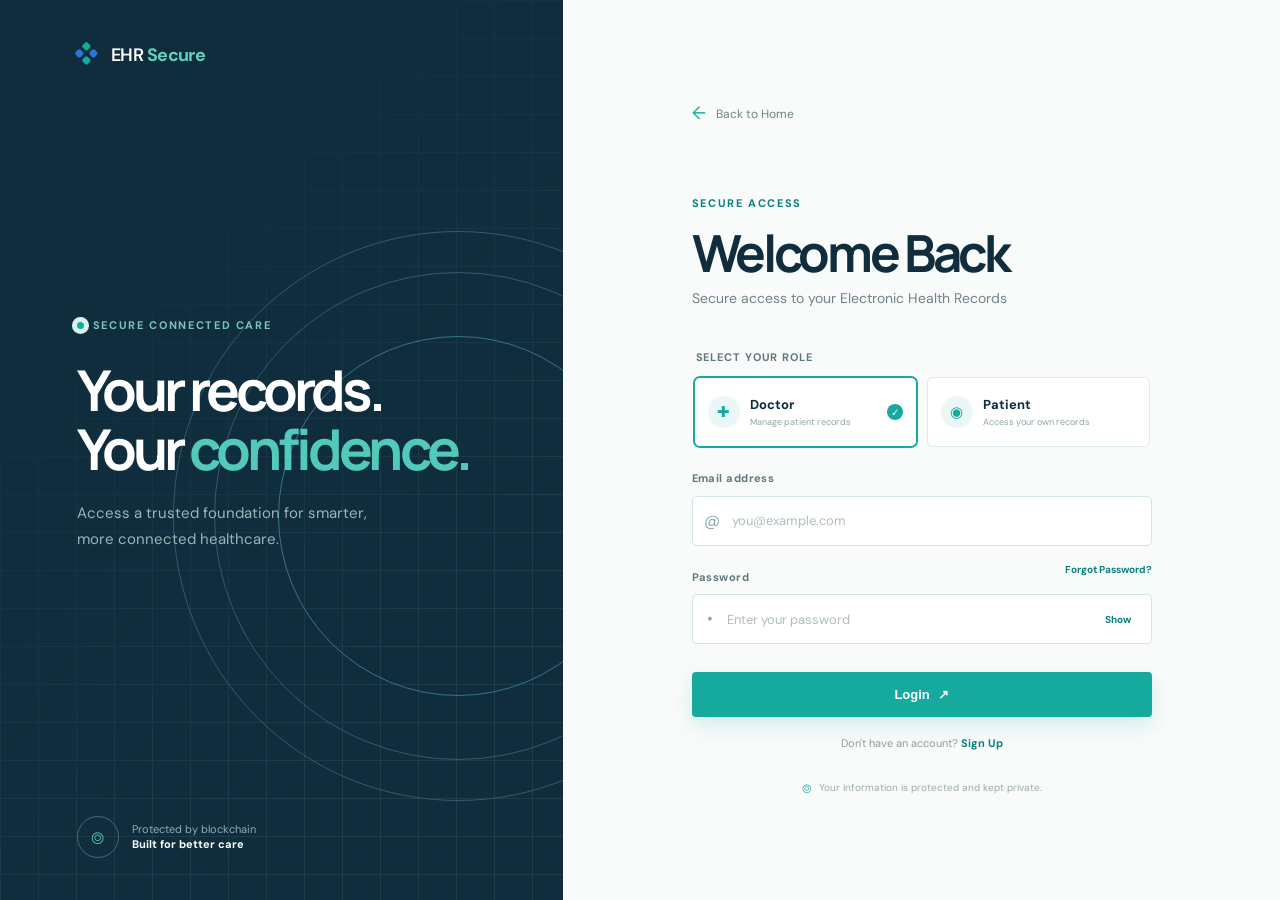
==== frontend/doctor-dashboard.html @ 801cb923 "New Project Source Code" ====
<!DOCTYPE html>
<html lang="en">
<head>
  <meta charset="UTF-8">
  <meta name="viewport" content="width=device-width, initial-scale=1.0">
  <title>Doctor workspace | EHR Secure</title>
  <link rel="stylesheet" href="style.css">
  <link rel="stylesheet" href="dashboard.css">
</head>
<body>
  <div class="dashboard-shell">
    <header class="dashboard-header"><a class="brand" href="index.HTML"><span class="brand-mark" aria-hidden="true"><span></span><span></span><span></span><span></span></span><span>EHR <b>Secure</b></span></a><a class="logout-link" href="login.HTML" id="sign-out">Sign out ↗</a></header>
    <main class="dashboard-main"><div class="dashboard-kicker">Doctor workspace</div><h1>Care, with <em>confidence.</em></h1><p>Your secure workspace for managing verified electronic health records. These controls are ready for the next implementation phase.</p><section class="dashboard-grid" aria-label="Doctor actions"><button class="dashboard-card" id="patient-search-action" type="button" aria-expanded="false" aria-controls="patient-search-section"><div class="dashboard-icon" aria-hidden="true">🔍</div><strong>Search Patient</strong><span>Access patient EHR records.</span></button><article class="dashboard-card"><div class="dashboard-icon">＋</div><strong>Add EHR</strong><span>Create a new health record.</span></article><article class="dashboard-card"><div class="dashboard-icon">✎</div><strong>Edit EHR</strong><span>Update an existing record.</span></article><article class="dashboard-card"><div class="dashboard-icon">◇</div><strong>Verify Record</strong><span>Blockchain verification coming later.</span></article></section>
      <section class="patient-records-section" id="patient-search-section" aria-labelledby="patient-search-title" hidden>
        <div class="patient-records-heading">
          <h2 id="patient-search-title">Patient records</h2>
          <p id="patient-search-count" aria-live="polite"></p>
          <button type="button" id="patient-search-close" aria-label="Close patient search">×</button>
        </div>
        <div class="patient-search-controls">
          <label for="patient-search-input">Search Patient</label>
          <div class="patient-search-input-row">
            <input id="patient-search-input" type="search" autocomplete="off" placeholder="Enter patient name or ID">
            <button type="button" id="patient-search-clear">Clear search</button>
          </div>
        </div>
        <p id="patient-search-status" role="status" aria-live="polite">Enter a patient name or ID to search.</p>
        <div class="patient-records-scroll" id="patient-search-results" hidden>
          <table class="demo-records-table">
            <thead><tr><th scope="col">Source</th><th scope="col">Name</th><th scope="col">Age / Gender</th><th scope="col">Blood type</th><th scope="col">Condition</th><th scope="col">Diagnosis / result</th><th scope="col">Treatment / medication</th><th scope="col">Record / admission</th><th scope="col">Discharge</th><th scope="col">Doctor</th><th scope="col">Hospital</th><th scope="col">Billing</th></tr></thead>
            <tbody id="patient-search-body"></tbody>
          </table>
        </div>
      </section>
      <section class="demo-records-section" aria-label="Healthcare records">
        <div class="demo-records-heading">
          <p id="demo-record-count" aria-live="polite"></p>
        </div>
        <p id="demo-record-status" class="demo-record-status" role="status" aria-live="polite">Loading demo records...</p>
        <div class="demo-table-scroll" id="demo-table-scroll" hidden>
          <table class="demo-records-table">
            <thead><tr><th scope="col">Source</th><th scope="col">Name</th><th scope="col">Age / Gender</th><th scope="col">Blood type</th><th scope="col">Condition</th><th scope="col">Diagnosis / result</th><th scope="col">Treatment / medication</th><th scope="col">Record / admission</th><th scope="col">Discharge</th><th scope="col">Doctor</th><th scope="col">Hospital</th><th scope="col">Billing</th></tr></thead>
            <tbody id="demo-records-body"></tbody>
          </table>
        </div>
        <nav class="demo-pagination" id="demo-pagination" aria-label="Demo dataset pages" hidden>
          <button type="button" id="demo-previous" disabled>Previous</button>
          <span id="demo-page-status" aria-live="polite"></span>
          <button type="button" id="demo-next" disabled>Next</button>
        </nav>
      </section>
    </main>
  </div>
  <script src="doctor-dashboard.js" defer></script>
</body>
</html>
---- frontend/style.css ----
:root {
  --ink: #102d3d;
  --muted: #71838a;
  --teal: #16a99d;
  --teal-dark: #087f7a;
  --blue: #2e75d2;
  --line: #dcebe8;
  --cream: #f8fbfa;
  --white: #fff;
  --serif: "Manrope", sans-serif;
  --sans: "DM Sans", sans-serif;
}

* { box-sizing: border-box; }
html { scroll-behavior: smooth; }
body { margin: 0; background: var(--cream); color: var(--ink); font-family: var(--sans); line-height: 1.5; }
a { color: inherit; text-decoration: none; }
.container { max-width: 1180px; margin: 0 auto; padding: 0 32px; }
.site-header { position: relative; z-index: 5; }
.navbar { height: 88px; display: flex; align-items: center; justify-content: space-between; }
.brand { display: inline-flex; align-items: center; gap: 11px; font-size: 18px; font-weight: 600; letter-spacing: -.03em; }
.brand b { color: var(--teal); }
.brand-mark { display: grid; grid-template-columns: repeat(2, 7px); gap: 3px; transform: rotate(45deg); width: 23px; }
.brand-mark span { display: block; width: 7px; height: 7px; border-radius: 2px; background: var(--teal); }
.brand-mark span:nth-child(2), .brand-mark span:nth-child(3) { background: var(--blue); }
.nav-links { display: flex; align-items: center; gap: 31px; color: #5d747b; font-size: 14px; }
.nav-links > a:not(.nav-cta) { position: relative; }
.nav-links > a:not(.nav-cta)::after { content: ""; position: absolute; right: 100%; bottom: -8px; left: 0; height: 2px; background: var(--teal); transition: right .25s; }
.nav-links > a:hover::after, .nav-links .active::after { right: 0; }
.nav-cta { padding: 12px 18px; border-radius: 4px; background: var(--ink); color: white; font-weight: 600; }
.nav-cta span, .button span { margin-left: 8px; }
.menu-toggle { display: none; border: 0; background: none; }
.hero { min-height: 600px; display: grid; grid-template-columns: 1.03fr .97fr; gap: 40px; align-items: center; padding-top: 54px; padding-bottom: 74px; }
.eyebrow, .section-kicker { display: flex; align-items: center; gap: 9px; color: var(--teal-dark); font-size: 11px; font-weight: 700; letter-spacing: .15em; text-transform: uppercase; }
.eyebrow-dot { width: 7px; height: 7px; border-radius: 50%; background: var(--teal); box-shadow: 0 0 0 5px #d9f2ef; }
.hero h1 { margin: 25px 0 23px; font-family: var(--serif); font-size: clamp(2.7rem, 4.55vw, 4.35rem); line-height: 1.05; letter-spacing: -.065em; }
h1 span, h2 em { color: var(--teal); font-style: normal; }
.hero-lead { max-width: 520px; color: var(--muted); font-size: 15px; line-height: 1.75; }
.hero-actions { display: flex; align-items: center; gap: 25px; margin-top: 31px; }
.button { display: inline-flex; align-items: center; justify-content: center; border-radius: 4px; font-size: 13px; font-weight: 700; transition: transform .2s, box-shadow .2s; }
.button:hover { transform: translateY(-3px); }
.button-primary { padding: 15px 21px; background: var(--teal); color: white; box-shadow: 0 8px 20px #16a99d2b; }
.button-quiet { color: var(--ink); }
.play-icon { display: grid; place-items: center; width: 30px; height: 30px; margin-right: 4px; border: 1px solid #b8d9d4; border-radius: 50%; color: var(--teal); font-size: 9px; }
.hero-trust { display: flex; align-items: center; gap: 13px; margin-top: 39px; color: #8b9da0; font-size: 11px; line-height: 1.35; }
.hero-trust b { color: var(--ink); }
.trust-avatars { display: flex; }
.trust-avatars i { display: block; width: 24px; height: 24px; margin-left: -6px; border: 2px solid var(--cream); border-radius: 50%; background: #86b4be; }
.trust-avatars i:first-child { margin-left: 0; background: #f0c2a1; }
.trust-avatars i:nth-child(2) { background: #84bfad; }
.trust-avatars i:nth-child(3) { background: #486b8a; }
.hero-visual { position: relative; height: 480px; isolation: isolate; }
.visual-grid { position: absolute; inset: 34px 0 20px 20px; opacity: .55; background-image: linear-gradient(#d4e8e5 1px, transparent 1px), linear-gradient(90deg, #d4e8e5 1px, transparent 1px); background-size: 34px 34px; mask-image: linear-gradient(90deg, transparent, black 22%, black 80%, transparent); }
.visual-orbit { position: absolute; top: 135px; left: 42px; width: 430px; height: 180px; border: 1px solid #bee1dc; border-radius: 50%; transform: rotate(-24deg); }
.orbit-two { top: 120px; left: 35px; width: 420px; height: 210px; border-color: #d9ebe8; transform: rotate(35deg); }
.glass-card { border: 1px solid white; background: #ffffffd9; box-shadow: 0 22px 50px #2f76701c; backdrop-filter: blur(10px); }
.health-card { position: absolute; z-index: 2; top: 93px; left: 82px; width: 292px; padding: 21px 20px; border-radius: 10px; transform: rotate(-4deg); }
.health-card-top, .analytics-head { display: flex; align-items: center; justify-content: space-between; }
.mini-label { color: #8b9c9e; font-size: 9px; font-weight: 700; letter-spacing: .13em; }
.live-dot { display: inline-block; width: 6px; height: 6px; margin-right: 5px; border-radius: 50%; background: var(--teal); }
.more-dots { color: #acc0be; font-size: 11px; letter-spacing: 2px; }
.patient-line { display: flex; align-items: center; gap: 10px; margin: 24px 0 20px; }
.patient-avatar { display: grid; place-items: center; width: 36px; height: 36px; border-radius: 50%; background: linear-gradient(135deg, var(--teal), #54c5ba); color: white; font-size: 23px; }
.patient-line strong { display: block; font-size: 13px; }
.patient-line small, .health-metrics small { color: #91a1a1; font-size: 10px; }
.verified { display: grid; place-items: center; width: 18px; height: 18px; margin-left: auto; border-radius: 50%; background: #def4ed; color: #159478; font-size: 11px; }
.health-metrics { display: flex; gap: 31px; }
.health-metrics small { display: block; margin-bottom: 3px; }
.health-metrics strong { font-size: 16px; }
.health-progress { height: 4px; margin-top: 19px; border-radius: 4px; background: #e4f0ed; }
.health-progress span { display: block; width: 84%; height: 100%; border-radius: 4px; background: var(--teal); }
.block-node { position: absolute; z-index: 3; min-width: 93px; padding: 13px 15px 11px; border: 1px solid #d7ece8; border-radius: 8px; background: white; box-shadow: 0 12px 30px #397f791c; }
.block-node b, .block-node small { display: block; font-size: 10px; }
.block-node small { color: var(--teal); font-size: 9px; }
.node-icon { float: left; margin-right: 8px; color: var(--blue); font-size: 18px; line-height: 20px; }
.node-one { top: 97px; right: 28px; }
.node-two { right: 23px; bottom: 104px; }
.analytics-card { position: absolute; z-index: 2; right: 70px; bottom: 43px; width: 246px; padding: 17px 18px; border-radius: 9px; transform: rotate(3deg); }
.analytics-head { font-size: 11px; font-weight: 700; }
.trend-up { color: var(--teal); font-size: 10px; }
.chart { position: relative; height: 73px; margin-top: 15px; color: var(--teal); }
.chart svg { position: absolute; inset: 0; width: 100%; height: 100%; }
.chart i { position: absolute; bottom: 0; width: 1px; height: 100%; background: #e8f2f0; }
.chart i:nth-child(1) { left: 0; }.chart i:nth-child(2) { left: 20%; }.chart i:nth-child(3) { left: 40%; }.chart i:nth-child(4) { left: 60%; }.chart i:nth-child(5) { left: 80%; }.chart i:nth-child(6) { right: 0; }
.chart-labels { display: flex; justify-content: space-between; color: #a5b4b4; font-size: 8px; }
.shield-badge { position: absolute; z-index: 4; bottom: 51px; left: 35px; display: grid; place-items: center; width: 55px; height: 55px; border-radius: 50%; background: #ebf8f5; color: var(--teal); font-size: 29px; box-shadow: 0 10px 22px #3a81791c; }
.stats-strip { display: flex; justify-content: flex-end; gap: 80px; padding-top: 20px; padding-bottom: 78px; border-top: 1px solid var(--line); }
.stats-strip div { display: flex; align-items: center; gap: 14px; }.stats-strip strong { color: var(--teal); font-family: var(--serif); font-size: 20px; }.stats-strip span { color: #839497; font-size: 11px; line-height: 1.25; }
.section { padding-top: 70px; padding-bottom: 110px; }.section-kicker { color: #94a9a8; }.section-kicker span { color: #83979a; letter-spacing: .05em; }
.about-content { display: grid; grid-template-columns: 1.1fr .9fr; gap: 90px; margin-top: 30px; }
.about h2, .section-heading h2, .technology h2, .workflow h2, .cta h2 { margin: 0; font-family: var(--serif); font-size: clamp(2.15rem, 4vw, 3.7rem); line-height: 1.1; letter-spacing: -.06em; }
.about p { margin: 0 0 19px; color: var(--muted); font-size: 15px; line-height: 1.8; }.text-link { display: inline-block; margin-top: 13px; padding-bottom: 5px; border-bottom: 1px solid #a9d3cc; color: var(--teal-dark); font-size: 13px; font-weight: 700; }
.features { padding-top: 15px; }.section-heading { display: grid; grid-template-columns: 1fr 1.1fr .7fr; gap: 30px; align-items: end; margin-bottom: 42px; }.section-heading .section-kicker { align-self: start; }.section-heading p, .technology-heading p, .workflow-heading p { margin: 0 0 3px; color: var(--muted); font-size: 14px; line-height: 1.7; }
.feature-grid { display: grid; grid-template-columns: repeat(4, 1fr); gap: 13px; }.feature-card { position: relative; min-height: 286px; padding: 25px 24px 23px; border: 1px solid var(--line); border-radius: 6px; background: white; transition: transform .25s, box-shadow .25s; }.feature-card:hover { transform: translateY(-7px); box-shadow: 0 18px 35px #3e827318; }.feature-primary { background: var(--ink); color: white; }.feature-icon { display: grid; place-items: center; width: 42px; height: 42px; margin-bottom: 35px; border-radius: 50%; background: #edf8f5; color: var(--teal); font-size: 24px; }.feature-primary .feature-icon { background: #21495b; }.card-number { position: absolute; top: 28px; right: 24px; color: #a0b5b4; font-size: 10px; }.feature-primary .card-number { color: #7190a0; }.feature-card h3 { margin: 0 0 11px; font-family: var(--serif); font-size: 20px; letter-spacing: -.04em; }.feature-card p { margin: 0; color: #819397; font-size: 12px; line-height: 1.7; }.feature-primary p { color: #adc0c3; }.feature-card > a { position: absolute; right: 24px; bottom: 21px; color: var(--teal); font-size: 20px; }
.technology { padding-top: 89px; padding-bottom: 94px; background: #e7f4f2; }.technology-heading { display: grid; grid-template-columns: 1.1fr .7fr; gap: 100px; align-items: end; margin-top: 30px; }.tech-list { display: flex; flex-wrap: wrap; gap: 10px; margin-top: 48px; }.tech-list span { padding: 14px 21px; border: 1px solid #d3e8e3; border-radius: 3px; background: white; color: #42666b; font-size: 13px; font-weight: 600; transition: background .2s, color .2s; }.tech-list span:hover { background: var(--teal); color: white; }
.workflow { padding-top: 91px; }.workflow-heading { display: flex; justify-content: space-between; align-items: end; margin-top: 30px; }.workflow-heading p { max-width: 250px; }.flow-line { display: flex; align-items: flex-start; justify-content: space-between; margin-top: 65px; }.flow-step { min-width: 125px; text-align: center; }.flow-step > span { display: block; margin-bottom: 14px; color: #9eb0b0; font-size: 10px; }.flow-icon { display: grid; place-items: center; width: 61px; height: 61px; margin: 0 auto 15px; border: 1px solid #c4e2dc; border-radius: 50%; background: #f2faf8; color: var(--teal); font-size: 25px; }.flow-step h3 { margin: 0; font-family: var(--serif); font-size: 14px; line-height: 1.35; }.flow-line > i { position: relative; flex: 1; height: 1px; margin: 74px 15px 0; background: #c2ddd8; }.flow-line > i::after { content: ">"; position: absolute; top: -11px; right: -2px; color: var(--teal); font-size: 20px; }
.cta { padding-top: 12px; padding-bottom: 74px; }.cta-inner { position: relative; min-height: 370px; overflow: hidden; padding: 67px 80px; border-radius: 8px; background: var(--ink); color: white; }.cta .section-kicker { position: relative; z-index: 1; color: #78bcb6; }.cta h2 { position: relative; z-index: 1; margin-top: 25px; font-size: clamp(2rem, 3.7vw, 3.4rem); }.cta h2 em { color: #5ed0c1; }.cta p { position: relative; z-index: 1; margin: 20px 0 25px; color: #9eb5ba; font-size: 14px; }.button-light { position: relative; z-index: 1; padding: 14px 20px; background: white; color: var(--ink); }.cta-orb { position: absolute; top: 8px; right: 90px; width: 380px; height: 380px; border: 1px solid #356071; border-radius: 50%; }.cta-orb::after { content: ""; position: absolute; inset: 38px; border: 1px solid #356071; border-radius: 50%; }.cta-lines { position: absolute; right: 0; bottom: 76px; width: 400px; height: 1px; background: #356071; transform: rotate(-33deg); }
.footer { position: relative; display: flex; align-items: center; gap: 47px; min-height: 120px; border-top: 1px solid var(--line); color: #788b8e; }.footer p { margin: 0; font-size: 12px; line-height: 1.6; }.footer small { margin-left: auto; font-size: 10px; }.back-top { display: grid; place-items: center; width: 32px; height: 32px; border: 1px solid #bddbd5; border-radius: 50%; color: var(--teal); font-size: 17px; }.reveal { opacity: 0; transform: translateY(18px); transition: opacity .7s ease, transform .7s ease; }.reveal.visible { opacity: 1; transform: none; }.reveal-delay { transition-delay: .15s; }
@media (max-width: 900px) { .nav-links { gap: 15px; }.hero { grid-template-columns: 1fr; gap: 10px; padding-top: 30px; }.hero-visual { width: 100%; max-width: 620px; margin: 0 auto; }.section-heading { grid-template-columns: 1fr 1fr; }.section-heading p { grid-column: 2; }.feature-grid { grid-template-columns: repeat(2, 1fr); }.about-content { gap: 40px; }.technology-heading { gap: 35px; }.footer { gap: 25px; }.footer small { margin-left: 0; } }
@media (max-width: 680px) { .container { padding-right: 21px; padding-left: 21px; }.navbar { height: 72px; }.menu-toggle { display: flex; flex-direction: column; gap: 4px; padding: 8px; }.menu-toggle span { width: 23px; height: 2px; background: var(--ink); }.nav-links { position: absolute; top: 65px; right: 21px; left: 21px; display: none; flex-direction: column; align-items: stretch; gap: 18px; padding: 20px; border-radius: 5px; background: white; box-shadow: 0 15px 30px #316b641c; }.nav-links.open { display: flex; }.nav-cta { text-align: center; }.hero { padding-top: 47px; padding-bottom: 30px; }.hero h1 { font-size: 2.65rem; }.hero-visual { width: 121%; height: 390px; margin-bottom: -70px; transform: scale(.83); transform-origin: top left; }.stats-strip { justify-content: space-between; gap: 14px; padding-top: 17px; padding-bottom: 50px; }.stats-strip div { gap: 7px; }.stats-strip strong { font-size: 16px; }.stats-strip span { font-size: 9px; }.section { padding-top: 55px; padding-bottom: 75px; }.about-content, .technology-heading { grid-template-columns: 1fr; gap: 25px; }.about h2, .section-heading h2, .technology h2, .workflow h2 { font-size: 2.45rem; }.section-heading { display: block; }.section-heading p { margin-top: 20px; }.feature-grid { grid-template-columns: 1fr 1fr; gap: 9px; }.feature-card { min-height: 280px; padding: 19px 16px; }.feature-icon { width: 37px; height: 37px; margin-bottom: 26px; }.feature-card h3 { font-size: 17px; }.feature-card p { font-size: 11px; }.feature-card .card-number { top: 20px; right: 14px; }.feature-card > a { right: 15px; }.tech-list { gap: 7px; margin-top: 33px; }.tech-list span { padding: 11px 14px; font-size: 11px; }.workflow-heading { display: block; }.workflow-heading p { margin-top: 18px; }.flow-line { display: grid; grid-template-columns: 1fr; gap: 0; margin-top: 38px; }.flow-line > i { flex: none; width: 1px; height: 31px; margin: 0 auto; }.flow-line > i::after { content: "↓"; top: 20px; right: -5px; }.flow-step { display: grid; grid-template-columns: 60px 65px 1fr; gap: 10px; align-items: center; text-align: left; }.flow-step > span { margin: 0; }.flow-icon { margin: 0; }.cta-inner { min-height: 390px; padding: 48px 27px; }.cta-orb { top: 55px; right: -160px; }.cta-lines { right: -130px; }.footer { display: grid; grid-template-columns: 1fr auto; gap: 14px; padding-top: 28px; padding-bottom: 28px; }.footer p, .footer small { grid-column: 1 / -1; }.footer small { line-height: 1.5; }.back-top { grid-column: 2; grid-row: 1; }.footer .brand { grid-column: 1; grid-row: 1; } }

/* Login page */
.login-page { min-height: 100vh; background: var(--cream); }
.login-layout { min-height: 100vh; display: grid; grid-template-columns: minmax(360px, .88fr) 1.12fr; }
.login-intro { position: relative; display: flex; flex-direction: column; min-height: 100vh; overflow: hidden; padding: 42px clamp(32px, 6vw, 92px); background: var(--ink); color: white; }
.login-brand { position: relative; z-index: 2; color: white; }
.login-brand b { color: #63d0c1; }
.intro-content { position: relative; z-index: 2; margin: auto 0; max-width: 430px; }
.intro-content .eyebrow { color: #79c5bb; }
.intro-content h1 { margin: 27px 0 22px; font-family: var(--serif); font-size: clamp(2.8rem, 4.4vw, 4.65rem); line-height: 1.04; letter-spacing: -.07em; }
.intro-content h1 em { color: white; font-style: normal; }
.intro-content h1 span { color: #52cabb; }
.intro-content p { max-width: 300px; color: #9cb4b9; font-size: 15px; line-height: 1.75; }
.intro-footer { position: relative; z-index: 2; display: flex; align-items: center; gap: 13px; color: #8faeb2; font-size: 11px; line-height: 1.4; }
.intro-footer b { color: white; }
.intro-shield { display: grid; place-items: center; width: 42px; height: 42px; border: 1px solid #3f6d78; border-radius: 50%; color: #61cbbb; font-size: 22px; }
.intro-grid { position: absolute; inset: 0; opacity: .25; background-image: linear-gradient(#48707a 1px, transparent 1px), linear-gradient(90deg, #48707a 1px, transparent 1px); background-size: 38px 38px; mask-image: linear-gradient(135deg, transparent 18%, black 75%); }
.intro-orbit { position: absolute; right: -180px; bottom: 11%; width: 570px; height: 570px; border: 1px solid #315c6a; border-radius: 50%; }
.intro-orbit::before, .intro-orbit::after { content: ""; position: absolute; inset: 40px; border: 1px solid #315c6a; border-radius: 50%; }
.intro-orbit::after { inset: 104px; border-color: #397586; }
.login-panel { display: flex; align-items: center; justify-content: center; padding: 45px 32px; background: var(--cream); }
.login-panel-inner { width: min(100%, 460px); }
.back-home { display: inline-flex; align-items: center; gap: 10px; color: #6e8589; font-size: 12px; transition: color .2s; }
.back-home:hover { color: var(--teal-dark); }
.back-home span { color: var(--teal); font-size: 18px; }
.login-heading { margin-top: 68px; }
.login-heading .section-kicker { color: var(--teal-dark); }
.login-heading h2 { margin: 14px 0 8px; font-family: var(--serif); font-size: clamp(2.3rem, 4vw, 3.4rem); letter-spacing: -.065em; line-height: 1.05; }
.login-heading p { margin: 0; color: var(--muted); font-size: 14px; }
.login-form { margin-top: 40px; }
.role-fieldset { padding: 0; border: 0; }
.role-fieldset legend { margin-bottom: 12px; color: #60787d; font-size: 11px; font-weight: 700; letter-spacing: .08em; text-transform: uppercase; }
.role-options { display: grid; grid-template-columns: 1fr 1fr; gap: 10px; }
.role-option { position: relative; display: flex; align-items: center; gap: 10px; min-height: 70px; padding: 12px 13px; border: 1px solid var(--line); border-radius: 6px; background: white; cursor: pointer; transition: border-color .2s, box-shadow .2s, transform .2s; }
.role-option:hover { transform: translateY(-2px); border-color: #a8d8d1; box-shadow: 0 8px 20px #387d7612; }
.role-option.selected { border-color: var(--teal); box-shadow: 0 0 0 1px var(--teal); }
.role-option input { position: absolute; opacity: 0; pointer-events: none; }
.role-icon { display: grid; place-items: center; flex: 0 0 32px; width: 32px; height: 32px; border-radius: 50%; background: #eaf7f4; color: var(--teal); font-size: 15px; }
.role-option strong { display: block; color: var(--ink); font-size: 13px; }.role-option small { display: block; margin-top: 2px; color: #92a4a6; font-size: 9px; }
.role-check { display: grid; place-items: center; width: 16px; height: 16px; margin-left: auto; border-radius: 50%; background: var(--teal); color: white; font-size: 10px; opacity: 0; transition: opacity .2s; }
.role-option.selected .role-check { opacity: 1; }
.input-label { display: block; margin: 23px 0 9px; color: #60787d; font-size: 11px; font-weight: 700; letter-spacing: .04em; }
.input-wrap { position: relative; display: flex; align-items: center; border: 1px solid #d3e5e2; border-radius: 5px; background: white; transition: border-color .2s, box-shadow .2s; }
.input-wrap:focus-within { border-color: var(--teal); box-shadow: 0 0 0 3px #16a99d18; }
.input-icon { width: 43px; color: #86aaa8; text-align: center; font-size: 16px; }
.input-wrap input { width: 100%; height: 48px; padding: 0 12px 0 0; border: 0; outline: 0; background: transparent; color: var(--ink); font: inherit; font-size: 13px; }
.input-wrap input::placeholder { color: #b0bdbd; }.password-label { display: flex; align-items: center; justify-content: space-between; }.password-label .input-label { margin-bottom: 9px; }.password-label a { color: var(--teal-dark); font-size: 10px; font-weight: 700; }
.password-toggle { margin-right: 14px; border: 0; background: none; color: var(--teal-dark); cursor: pointer; font: inherit; font-size: 10px; font-weight: 700; }
.login-button { width: 100%; margin-top: 28px; padding: 15px; border: 0; cursor: pointer; }
.login-note { display: flex; align-items: center; justify-content: center; gap: 7px; margin: 24px 0 0; color: #9aabad; font-size: 10px; }.login-note span { color: var(--teal); font-size: 16px; }
.login-error { margin: 0 0 18px; padding: 11px 13px; border: 1px solid #f0c5c1; border-radius: 5px; background: #fff3f1; color: #b44842; font-size: 11px; line-height: 1.5; }
.signup-prompt { margin: 18px 0 0; color: #8b9da0; text-align: center; font-size: 11px; }.signup-prompt a { color: var(--teal-dark); font-weight: 700; }.signup-success, .signup-error { margin: 0 0 18px; padding: 11px 13px; border-radius: 5px; font-size: 11px; line-height: 1.5; }.signup-success { border: 1px solid #bde4d5; background: #effaf5; color: #177c60; }.signup-error { border: 1px solid #f0c5c1; background: #fff3f1; color: #b44842; }
.signup-page .login-heading { margin-top: 34px; }.signup-form { margin-top: 27px; }.signup-form .input-label { margin-top: 14px; }.signup-form .input-wrap input { padding-left: 12px; }.signup-form .login-button { margin-top: 24px; }.signup-back { display: inline-flex; align-items: center; gap: 10px; color: #6e8589; font-size: 12px; }.signup-back span { color: var(--teal); font-size: 18px; }.signup-form select { width: 100%; height: 48px; padding: 0 12px; border: 0; outline: 0; background: transparent; color: var(--ink); font: inherit; font-size: 13px; }
.signup-choice-list { display: grid; gap: 13px; margin-top: 34px; }
.signup-choice { display: flex; align-items: center; gap: 14px; min-height: 88px; padding: 17px; border: 1px solid var(--line); border-radius: 6px; background: white; text-decoration: none; transition: border-color .2s, box-shadow .2s, transform .2s; }
.signup-choice:hover, .signup-choice:focus-visible { transform: translateY(-2px); border-color: var(--teal); box-shadow: 0 8px 20px #387d7612; outline: none; }
.signup-choice-copy { flex: 1; }.signup-choice-copy strong { display: block; color: var(--ink); font-size: 14px; }.signup-choice-copy small { display: block; margin-top: 5px; color: #829699; font-size: 11px; line-height: 1.5; }.signup-choice-arrow { color: var(--teal-dark); font-size: 18px; }
.signup-selection-page .login-heading { margin-top: 42px; }
.login-button:disabled { cursor: wait; opacity: .7; }.login-button.is-loading span { display: none; }
@media (max-width: 760px) { .login-layout { grid-template-columns: 1fr; }.login-intro { min-height: 310px; padding: 28px 26px; }.intro-content { margin: 55px 0 30px; }.intro-content h1 { margin: 17px 0 12px; font-size: 2.55rem; }.intro-content p { margin: 0; font-size: 12px; }.intro-footer { display: none; }.intro-orbit { right: -175px; bottom: -330px; width: 470px; height: 470px; }.login-panel { align-items: flex-start; padding: 36px 22px 50px; }.login-heading { margin-top: 48px; } }
@media (max-width: 420px) { .role-options { grid-template-columns: 1fr; }.role-option { min-height: 62px; }.login-heading h2 { font-size: 2.4rem; } }
.password-reset-dialog { position: fixed; width: min(440px, calc(100% - 32px)); padding: 30px; border: 1px solid var(--line); border-radius: 8px; background: var(--cream); color: var(--ink); box-shadow: 0 24px 80px #102d3d33; }
.password-reset-dialog::backdrop { background: #102d3dcc; }
.password-reset-dialog h2 { margin: 0 32px 8px 0; font-family: var(--serif); font-size: 24px; letter-spacing: -.04em; }
.password-reset-dialog > p { margin: 0 0 18px; color: var(--muted); font-size: 12px; }
.password-reset-close { position: absolute; top: 14px; right: 16px; border: 0; background: none; color: var(--muted); cursor: pointer; font-size: 24px; }
.password-reset-dialog .login-button { margin-top: 20px; }
.password-reset-status { min-height: 18px; margin: 13px 0 0; color: #177c60; font-size: 12px; line-height: 1.5; }
.password-reset-status.is-error { color: #b44842; }
.password-reset-dev-link { display: inline-block; margin-top: 8px; color: var(--teal-dark); font-size: 12px; font-weight: 700; text-decoration: underline; }
.password-reset-dev-link[hidden] { display: none; }
.reset-password-form { margin-top: 28px; }
.reset-password-form .input-label { margin-top: 18px; }
.reset-password-form .input-wrap input { padding: 0 12px; }
.reset-password-form .login-button { margin-top: 24px; }
.reset-password-form .login-button:disabled { cursor: not-allowed; }
---- frontend/dashboard.css ----
:root { --dashboard-ink: #102d3d; --dashboard-muted: #71838a; --dashboard-teal: #16a99d; --dashboard-line: #dcebe8; --dashboard-bg: #f8fbfa; }
* { box-sizing: border-box; }
body { margin: 0; background: var(--dashboard-bg); color: var(--dashboard-ink); font-family: "DM Sans", sans-serif; }
.dashboard-shell { min-height: 100vh; }
.dashboard-header { display: flex; align-items: center; justify-content: space-between; max-width: 1120px; height: 84px; margin: auto; padding: 0 28px; }
.dashboard-header .brand { display: inline-flex; align-items: center; gap: 11px; color: var(--dashboard-ink); font-size: 18px; font-weight: 600; text-decoration: none; }
.dashboard-header .brand b { color: var(--dashboard-teal); }.brand-mark { display: grid; grid-template-columns: repeat(2, 7px); gap: 3px; width: 23px; transform: rotate(45deg); }.brand-mark span { display: block; width: 7px; height: 7px; border-radius: 2px; background: var(--dashboard-teal); }.brand-mark span:nth-child(2), .brand-mark span:nth-child(3) { background: #2e75d2; }
.logout-link { color: var(--dashboard-teal); font-size: 12px; font-weight: 700; text-decoration: none; }.dashboard-main { max-width: 1120px; margin: auto; padding: 55px 28px 80px; }.dashboard-kicker { color: var(--dashboard-teal); font-size: 11px; font-weight: 700; letter-spacing: .14em; text-transform: uppercase; }.dashboard-main h1 { margin: 14px 0 12px; font-family: "Manrope", sans-serif; font-size: clamp(2.2rem, 5vw, 4rem); letter-spacing: -.06em; line-height: 1.05; }.dashboard-main h1 em { color: var(--dashboard-teal); font-style: normal; }.dashboard-main > p { max-width: 510px; color: var(--dashboard-muted); font-size: 15px; line-height: 1.7; }.dashboard-grid { display: grid; grid-template-columns: repeat(4, 1fr); gap: 14px; margin-top: 48px; }.dashboard-card { min-height: 170px; padding: 22px; border: 1px solid var(--dashboard-line); border-radius: 7px; background: #fff; box-shadow: 0 14px 28px #3e827310; }.dashboard-card strong { display: block; margin: 28px 0 8px; font-family: "Manrope", sans-serif; font-size: 18px; }.dashboard-card span { color: var(--dashboard-muted); font-size: 12px; line-height: 1.5; }.dashboard-icon { color: var(--dashboard-teal); font-size: 24px; }@media (max-width: 760px) { .dashboard-header { height: 72px; padding: 0 21px; }.dashboard-main { padding: 45px 21px 60px; }.dashboard-grid { grid-template-columns: 1fr 1fr; } }@media (max-width: 420px) { .dashboard-grid { grid-template-columns: 1fr; } }
#patient-search-action { width: 100%; border: 0; color: inherit; font: inherit; text-align: left; cursor: pointer; }
#patient-search-action:focus-visible { outline: 2px solid var(--dashboard-teal); outline-offset: 3px; }
#patient-search-close { padding: 8px 12px; border: 1px solid var(--dashboard-line); border-radius: 4px; background: white; color: var(--dashboard-ink); font: inherit; cursor: pointer; }
#patient-search-close:hover { border-color: var(--dashboard-teal); }
.demo-records-section { margin-top: 56px; padding: 24px; border: 1px solid var(--dashboard-line); border-radius: 8px; background: #fff; box-shadow: 0 14px 28px #3e827310; }
.demo-records-heading { display: flex; align-items: end; justify-content: space-between; gap: 16px; }
.demo-data-label { display: inline-block; padding: 6px 9px; border-radius: 4px; background: #fff3d6; color: #805500; font-size: 10px; font-weight: 800; letter-spacing: .12em; }
.demo-records-heading h2 { margin: 12px 0 0; font-family: "Manrope", sans-serif; font-size: 24px; }
.demo-records-heading p { color: var(--dashboard-muted); font-size: 13px; }
.demo-record-status { color: var(--dashboard-muted); font-size: 14px; }
.demo-table-scroll { overflow-x: auto; margin-top: 18px; }
.demo-records-table { width: 100%; border-collapse: collapse; font-size: 12px; text-align: left; }
.demo-records-table th, .demo-records-table td { padding: 11px 12px; border-bottom: 1px solid var(--dashboard-line); vertical-align: top; }
.demo-records-table th { background: #f3f8f7; color: var(--dashboard-ink); font-size: 11px; white-space: nowrap; }
.demo-records-table td { max-width: 220px; color: #415860; overflow-wrap: anywhere; }
.demo-pagination { display: flex; align-items: center; justify-content: flex-end; gap: 14px; margin-top: 18px; color: var(--dashboard-muted); font-size: 12px; }
.demo-pagination button { padding: 8px 12px; border: 1px solid var(--dashboard-line); border-radius: 4px; background: white; color: var(--dashboard-ink); cursor: pointer; }
.demo-pagination button:disabled { cursor: not-allowed; opacity: .5; }
.patient-records-section { margin-top: 48px; padding: 24px; border: 1px solid var(--dashboard-line); border-radius: 8px; background: #fff; box-shadow: 0 14px 28px #3e827310; }
.patient-records-heading { display: flex; align-items: end; justify-content: space-between; gap: 16px; }
.patient-records-heading h2 { margin: 0; font-family: "Manrope", sans-serif; font-size: 24px; }
.patient-records-heading p, #patient-record-status { color: var(--dashboard-muted); font-size: 13px; }
.patient-records-scroll { overflow-x: auto; margin-top: 18px; }
.patient-records-table { width: 100%; border-collapse: collapse; font-size: 13px; text-align: left; }
.patient-records-table th, .patient-records-table td { padding: 11px 12px; border-bottom: 1px solid var(--dashboard-line); vertical-align: top; }
.patient-records-table th { background: #f3f8f7; color: var(--dashboard-ink); font-size: 11px; white-space: nowrap; }
.patient-records-table td { max-width: 300px; color: #415860; overflow-wrap: anywhere; }
.patient-search-controls { display: grid; gap: 7px; margin-top: 18px; }
.patient-search-controls label { color: var(--dashboard-ink); font-size: 13px; font-weight: 700; }
.patient-search-input-row { display: flex; gap: 10px; }
.patient-search-input-row input { flex: 1; min-width: 0; padding: 10px 12px; border: 1px solid var(--dashboard-line); border-radius: 4px; color: var(--dashboard-ink); font: inherit; }
.patient-search-input-row input:focus { border-color: var(--dashboard-teal); outline: 2px solid #16a99d33; }
.patient-search-input-row button { padding: 9px 13px; border: 1px solid var(--dashboard-line); border-radius: 4px; background: white; color: var(--dashboard-ink); font: inherit; cursor: pointer; }
.patient-search-input-row button:hover { border-color: var(--dashboard-teal); }
@media (max-width: 600px) { .demo-records-section { margin-top: 38px; padding: 16px; }.demo-records-heading { align-items: start; flex-direction: column; gap: 0; } }
@media (max-width: 600px) { .patient-records-section { padding: 16px; }.patient-records-heading { align-items: start; flex-direction: column; gap: 0; } }
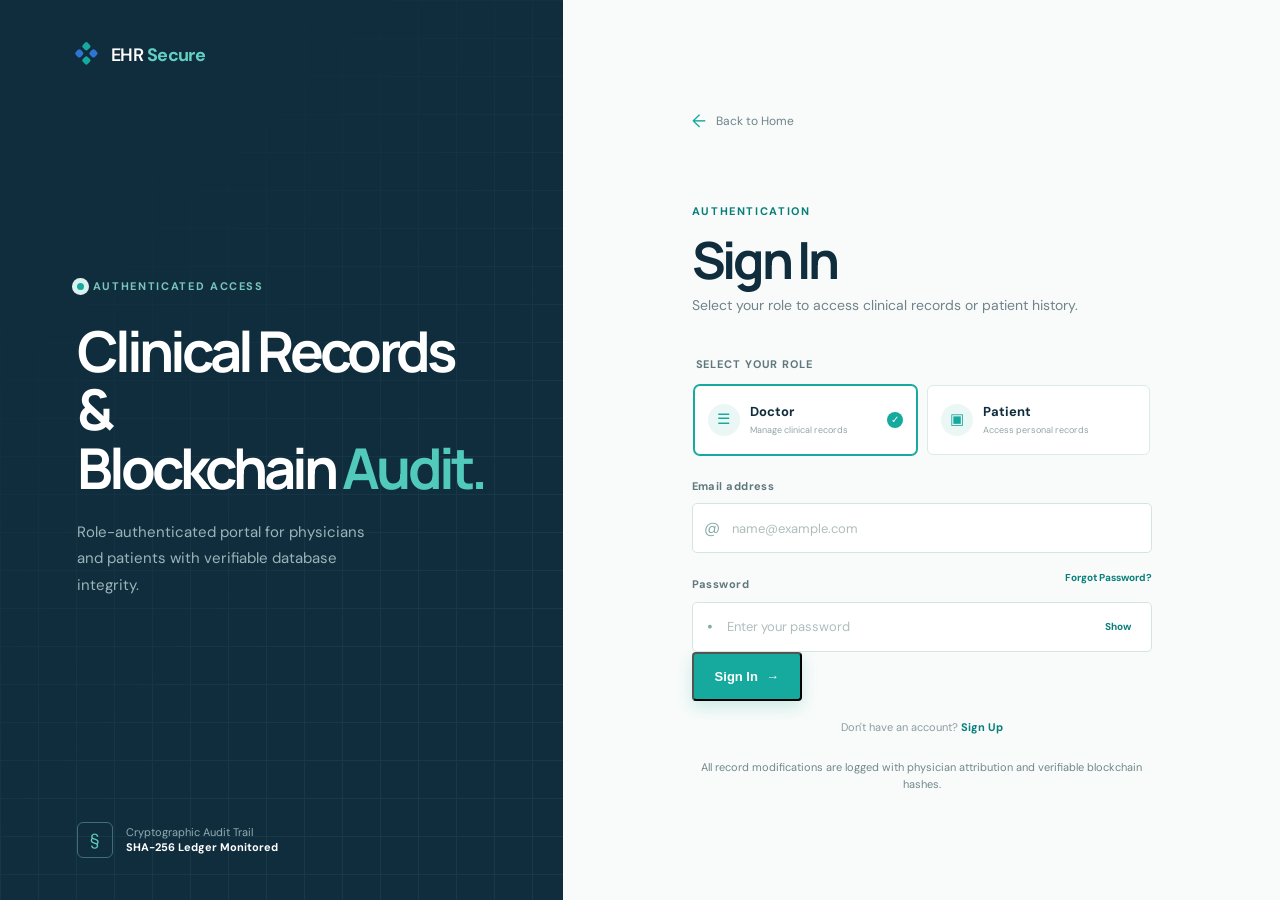
==== commit face3684: "updated description" ====
--- a/frontend/doctor-dashboard.html
+++ b/frontend/doctor-dashboard.html
@@ -3,54 +3,328 @@
 <head>
   <meta charset="UTF-8">
   <meta name="viewport" content="width=device-width, initial-scale=1.0">
-  <title>Doctor workspace | EHR Secure</title>
+  <title>Doctor Workspace | EHR Blockchain with Data Analysis</title>
   <link rel="stylesheet" href="style.css">
   <link rel="stylesheet" href="dashboard.css">
 </head>
 <body>
   <div class="dashboard-shell">
-    <header class="dashboard-header"><a class="brand" href="index.HTML"><span class="brand-mark" aria-hidden="true"><span></span><span></span><span></span><span></span></span><span>EHR <b>Secure</b></span></a><a class="logout-link" href="login.HTML" id="sign-out">Sign out ↗</a></header>
-    <main class="dashboard-main"><div class="dashboard-kicker">Doctor workspace</div><h1>Care, with <em>confidence.</em></h1><p>Your secure workspace for managing verified electronic health records. These controls are ready for the next implementation phase.</p><section class="dashboard-grid" aria-label="Doctor actions"><button class="dashboard-card" id="patient-search-action" type="button" aria-expanded="false" aria-controls="patient-search-section"><div class="dashboard-icon" aria-hidden="true">🔍</div><strong>Search Patient</strong><span>Access patient EHR records.</span></button><article class="dashboard-card"><div class="dashboard-icon">＋</div><strong>Add EHR</strong><span>Create a new health record.</span></article><article class="dashboard-card"><div class="dashboard-icon">✎</div><strong>Edit EHR</strong><span>Update an existing record.</span></article><article class="dashboard-card"><div class="dashboard-icon">◇</div><strong>Verify Record</strong><span>Blockchain verification coming later.</span></article></section>
+    <header class="dashboard-header">
+      <a class="brand" href="index.HTML">
+        <span class="brand-mark" aria-hidden="true"><span></span><span></span><span></span><span></span></span>
+        <span>EHR <b>Secure</b></span>
+      </a>
+      <a class="logout-link" href="login.HTML" id="sign-out">Sign out &rarr;</a>
+    </header>
+    <main class="dashboard-main">
+      <div class="dashboard-kicker">Physician Workspace</div>
+      <h1>Clinical Records &amp; <em>Ledger</em></h1>
+      <p>Manage patient profiles, clinical visits, prescriptions, and cryptographic blockchain audit logs.</p>
+      <section class="dashboard-grid" aria-label="Doctor actions">
+        <button class="dashboard-card" id="patient-search-action" type="button" aria-expanded="false" aria-controls="patient-search-section">
+          <div class="dashboard-icon" aria-hidden="true">&#9906;</div>
+          <strong>Search Patient</strong>
+          <span>Review a patient's historical visits and prescriptions.</span>
+        </button>
+        <button class="dashboard-card" id="add-ehr-action" type="button" aria-expanded="false" aria-controls="add-ehr-section">
+          <div class="dashboard-icon" aria-hidden="true">+</div>
+          <strong>Add Patient / Visit</strong>
+          <span>Create a patient profile or record a clinical visit.</span>
+        </button>
+        <article class="dashboard-card" id="profile-management-info">
+          <div class="dashboard-icon" aria-hidden="true">&#9998;</div>
+          <strong>Profile Management</strong>
+          <span>Update demographics using Edit in the directory below.</span>
+        </article>
+        <button class="dashboard-card" id="blockchain-verify-action" type="button" aria-expanded="false" aria-controls="blockchain-verify-section">
+          <div class="dashboard-icon" aria-hidden="true">&sect;</div>
+          <strong>Verify Blockchain</strong>
+          <span>Audit record integrity against the SHA-256 ledger.</span>
+        </button>
+      </section>
+
+      <section class="add-ehr-section" id="add-ehr-section" aria-labelledby="add-ehr-title" hidden>
+        <div class="add-ehr-heading">
+          <h2 id="add-ehr-title">Add a patient and first visit</h2>
+          <button type="button" id="add-ehr-close" aria-label="Close Add EHR form">×</button>
+        </div>
+        <p id="add-ehr-description">Patient ID is generated by the database when the record is saved.</p>
+        <form id="add-ehr-form">
+          <fieldset class="patient-identity-fields" id="new-patient-fields">
+            <legend>Patient details</legend>
+            <div class="add-ehr-fields">
+              <label for="ehr-patient-id">Patient ID
+                <input id="ehr-patient-id" name="patient_code" value="Generated when saved" readonly>
+              </label>
+              <label for="ehr-full-name">Patient Full Name
+                <input id="ehr-full-name" name="full_name" maxlength="120" autocomplete="name" required>
+              </label>
+              <label for="ehr-age">Age
+                <input id="ehr-age" name="age" type="number" min="0" max="130" step="1" required>
+              </label>
+              <label for="ehr-gender">Gender
+                <select id="ehr-gender" name="gender" required>
+                  <option value="">Select gender</option>
+                  <option value="female">Female</option>
+                  <option value="male">Male</option>
+                  <option value="non-binary">Non-binary</option>
+                  <option value="prefer-not-to-say">Prefer not to say</option>
+                </select>
+              </label>
+              <label for="ehr-blood-group">Blood Group
+                <select id="ehr-blood-group" name="blood_group" required>
+                  <option value="">Select blood group</option>
+                  <option>A+</option><option>A-</option><option>B+</option><option>B-</option>
+                  <option>AB+</option><option>AB-</option><option>O+</option><option>O-</option>
+                </select>
+              </label>
+              <label for="ehr-mobile-number">Mobile Number
+                <input id="ehr-mobile-number" name="mobile_number" type="tel" maxlength="30" autocomplete="tel" required>
+              </label>
+              <label for="ehr-email">Email Address
+                <input id="ehr-email" name="email" type="email" maxlength="255" autocomplete="email" required>
+              </label>
+            </div>
+          </fieldset>
+          <section class="existing-patient-summary" id="existing-patient-summary" hidden>
+            <p>Adding a visit for <strong id="existing-patient-name"></strong>
+              (<span id="existing-patient-code"></span>).</p>
+          </section>
+          <fieldset class="visit-fields">
+            <legend>Visit and prescription</legend>
+            <div class="add-ehr-fields">
+              <label for="ehr-doctor-name">Doctor Name
+                <input id="ehr-doctor-name" name="doctor_name" readonly>
+              </label>
+              <label for="ehr-treatment-date">Treatment Date
+                <input id="ehr-treatment-date" name="treatment_date" type="date" required>
+              </label>
+              <label for="ehr-hospital-name">Hospital Name
+                <input id="ehr-hospital-name" name="hospital_name" maxlength="255" required>
+              </label>
+              <label class="field-wide" for="ehr-diagnosis">Diagnosis / Problem
+                <textarea id="ehr-diagnosis" name="diagnosis" required></textarea>
+              </label>
+              <label class="field-wide" for="ehr-treatment">Treatment Plan
+                <textarea id="ehr-treatment" name="treatment" maxlength="10000" required></textarea>
+              </label>
+            </div>
+            <div class="medicine-heading">
+              <h3>Prescription</h3>
+              <button type="button" id="add-medicine">Add medicine +</button>
+            </div>
+            <div id="medicine-rows" class="medicine-rows" aria-live="polite"></div>
+            <label class="report-upload-label" for="ehr-medical-reports">Medical Reports
+              <input id="ehr-medical-reports" name="reports" type="file" accept=".pdf,.jpg,.jpeg,.png,.gif,.webp,application/pdf,image/*" multiple>
+              <span>PDF or image files; maximum 10 MB total per visit upload.</span>
+            </label>
+            <div class="add-ehr-fields visit-follow-up-fields">
+              <label class="field-wide" for="ehr-additional-instructions">Additional Instructions
+                <textarea id="ehr-additional-instructions" name="additional_instructions" maxlength="10000"></textarea>
+              </label>
+              <label for="ehr-follow-up-date">Follow-up Date
+                <input id="ehr-follow-up-date" name="follow_up_date" type="date">
+              </label>
+            </div>
+          </fieldset>
+          <div class="add-ehr-actions">
+            <button type="submit" id="add-ehr-submit">Save patient and prescription</button>
+            <button type="button" id="add-ehr-cancel">Cancel</button>
+          </div>
+          <p id="add-ehr-status" role="status" aria-live="polite"></p>
+        </form>
+      </section>
+
       <section class="patient-records-section" id="patient-search-section" aria-labelledby="patient-search-title" hidden>
         <div class="patient-records-heading">
-          <h2 id="patient-search-title">Patient records</h2>
-          <p id="patient-search-count" aria-live="polite"></p>
+          <h2 id="patient-search-title">Patient record</h2>
           <button type="button" id="patient-search-close" aria-label="Close patient search">×</button>
         </div>
         <div class="patient-search-controls">
-          <label for="patient-search-input">Search Patient</label>
+          <label for="patient-search-input">Search by Patient ID or patient name</label>
           <div class="patient-search-input-row">
-            <input id="patient-search-input" type="search" autocomplete="off" placeholder="Enter patient name or ID">
-            <button type="button" id="patient-search-clear">Clear search</button>
-          </div>
-        </div>
-        <p id="patient-search-status" role="status" aria-live="polite">Enter a patient name or ID to search.</p>
-        <div class="patient-records-scroll" id="patient-search-results" hidden>
-          <table class="demo-records-table">
-            <thead><tr><th scope="col">Source</th><th scope="col">Name</th><th scope="col">Age / Gender</th><th scope="col">Blood type</th><th scope="col">Condition</th><th scope="col">Diagnosis / result</th><th scope="col">Treatment / medication</th><th scope="col">Record / admission</th><th scope="col">Discharge</th><th scope="col">Doctor</th><th scope="col">Hospital</th><th scope="col">Billing</th></tr></thead>
-            <tbody id="patient-search-body"></tbody>
+          <input id="patient-search-input" type="search" autocomplete="off" placeholder="Patient ID or name">
+            <button type="button" id="patient-search-submit">Search</button>
+            <button type="button" id="patient-search-clear">Clear</button>
+          </div>
+        </div>
+        <p id="patient-search-status" role="status" aria-live="polite">Enter a Patient ID to view previous visits.</p>
+        <div id="patient-search-results" class="patient-search-results" hidden></div>
+        <section id="patient-history" class="patient-history" hidden aria-labelledby="patient-history-title">
+          <div class="patient-history-heading">
+            <h3 id="patient-history-title">Patient details</h3>
+            <button type="button" id="add-patient-visit">Add Visit (+)</button>
+          </div>
+          <dl id="patient-details" class="patient-details"></dl>
+          <h3>Previous visits and prescriptions</h3>
+          <div id="patient-visits" class="patient-visits"></div>
+        </section>
+      </section>
+
+      <section class="blockchain-verify-section" id="blockchain-verify-section" aria-labelledby="blockchain-verify-title" hidden>
+        <div class="blockchain-verify-heading">
+          <div>
+            <h2 id="blockchain-verify-title">Blockchain Integrity Verification</h2>
+            <p>Verify immutable SHA-256 blocks and audit EHR records against the blockchain ledger.</p>
+          </div>
+          <button type="button" id="blockchain-verify-close" aria-label="Close blockchain verification">×</button>
+        </div>
+        <div class="blockchain-verify-controls">
+          <label for="blockchain-record-id">Audit a specific Record ID (optional)
+            <span class="blockchain-input-hint">Enter the visit Record ID (e.g. 4), not the Patient ID (e.g. EHR-0000000002). Leave blank to verify the entire blockchain.</span>
+          </label>
+          <div class="blockchain-verify-input-row">
+            <input id="blockchain-record-id" type="number" min="1" step="1" placeholder="All records or enter Record ID (e.g. 4)">
+            <button type="button" id="blockchain-verify-submit">Verify Blockchain</button>
+            <button type="button" id="blockchain-verify-clear">Clear</button>
+          </div>
+        </div>
+        <p id="blockchain-verify-status" role="status" aria-live="polite">Click &ldquo;Verify Blockchain&rdquo; to start the cryptographic audit.</p>
+        <div id="blockchain-verify-results" class="blockchain-verify-results" hidden>
+          <div id="blockchain-banner" class="blockchain-banner" role="status">
+            <div class="blockchain-banner-icon" id="blockchain-banner-icon" aria-hidden="true"></div>
+            <div class="blockchain-banner-content">
+              <strong id="blockchain-banner-title"></strong>
+              <p id="blockchain-banner-message"></p>
+            </div>
+          </div>
+          <div class="blockchain-metrics-grid">
+            <div class="blockchain-metric-card">
+              <span class="metric-label">Chain Status</span>
+              <strong id="metric-chain-status" class="metric-value">—</strong>
+            </div>
+            <div class="blockchain-metric-card">
+              <span class="metric-label">Records Checked</span>
+              <strong id="metric-records-checked" class="metric-value">—</strong>
+            </div>
+            <div class="blockchain-metric-card">
+              <span class="metric-label">Valid Records</span>
+              <strong id="metric-records-valid" class="metric-value">—</strong>
+            </div>
+            <div class="blockchain-metric-card">
+              <span class="metric-label">Mismatched Records</span>
+              <strong id="metric-records-mismatched" class="metric-value">—</strong>
+            </div>
+            <div class="blockchain-metric-card">
+              <span class="metric-label">Untracked Records</span>
+              <strong id="metric-records-untracked" class="metric-value">—</strong>
+            </div>
+          </div>
+          <div id="blockchain-tip-box" class="blockchain-tip-box">
+            <span class="tip-label">Latest Block Hash (Tip):</span>
+            <code id="blockchain-tip-hash" class="tip-hash">—</code>
+          </div>
+          <div id="blockchain-records-container" class="blockchain-records-container" hidden>
+            <h3 id="blockchain-records-title">Audited Records</h3>
+            <div class="patient-records-scroll">
+              <table class="patient-records-table">
+                <thead>
+                  <tr>
+                    <th scope="col">Record ID</th>
+                    <th scope="col">Audit Status</th>
+                    <th scope="col">Current Database Hash</th>
+                    <th scope="col">Audited Blockchain Hash</th>
+                  </tr>
+                </thead>
+                <tbody id="blockchain-records-body"></tbody>
+              </table>
+            </div>
+          </div>
+        </div>
+      </section>
+
+      <section class="patient-summary-section" aria-label="Clinical patient directory">
+        <div class="patient-summary-heading">
+          <h2>Clinical Patient Directory</h2>
+          <p id="patient-summary-count" aria-live="polite"></p>
+        </div>
+        <p class="dashboard-summary-note">Displays verified patient profiles with their latest recorded visit and total visit count. Click any patient row or Patient ID to view full visit history.</p>
+        <p id="patient-summary-status" class="patient-summary-status" role="status" aria-live="polite">Loading records...</p>
+        <div class="patient-summary-table-scroll" id="patient-summary-table-scroll" hidden>
+          <table class="patient-summary-table">
+            <thead>
+              <tr>
+                <th scope="col">Record Type</th><th scope="col">Latest Record ID</th><th scope="col">Patient ID</th>
+                <th scope="col">Patient Full Name</th><th scope="col">Visit Count</th>
+                <th scope="col">Age / Gender</th>
+                <th scope="col">Blood Group</th><th scope="col">Medical Condition</th>
+                <th scope="col">Diagnosis / Result</th><th scope="col">Treatment / Medication</th>
+                <th scope="col">Date</th><th scope="col">Hospital Name</th>
+                <th scope="col">Doctor Name</th><th scope="col">Actions</th>
+              </tr>
+            </thead>
+            <tbody id="patient-summary-body"></tbody>
           </table>
         </div>
-      </section>
-      <section class="demo-records-section" aria-label="Healthcare records">
-        <div class="demo-records-heading">
-          <p id="demo-record-count" aria-live="polite"></p>
-        </div>
-        <p id="demo-record-status" class="demo-record-status" role="status" aria-live="polite">Loading demo records...</p>
-        <div class="demo-table-scroll" id="demo-table-scroll" hidden>
-          <table class="demo-records-table">
-            <thead><tr><th scope="col">Source</th><th scope="col">Name</th><th scope="col">Age / Gender</th><th scope="col">Blood type</th><th scope="col">Condition</th><th scope="col">Diagnosis / result</th><th scope="col">Treatment / medication</th><th scope="col">Record / admission</th><th scope="col">Discharge</th><th scope="col">Doctor</th><th scope="col">Hospital</th><th scope="col">Billing</th></tr></thead>
-            <tbody id="demo-records-body"></tbody>
-          </table>
-        </div>
-        <nav class="demo-pagination" id="demo-pagination" aria-label="Demo dataset pages" hidden>
-          <button type="button" id="demo-previous" disabled>Previous</button>
-          <span id="demo-page-status" aria-live="polite"></span>
-          <button type="button" id="demo-next" disabled>Next</button>
+        <nav class="patient-summary-pagination" id="patient-summary-pagination" aria-label="Patient summary pages" hidden>
+          <button type="button" id="patient-summary-previous" disabled>Previous</button>
+          <span id="patient-summary-page-status" aria-live="polite"></span>
+          <button type="button" id="patient-summary-next" disabled>Next</button>
         </nav>
       </section>
     </main>
   </div>
+  <dialog id="patient-history-dialog" class="patient-history-dialog" aria-labelledby="history-dialog-title">
+    <div class="history-dialog-header">
+      <div>
+        <p class="dashboard-kicker">Patient Visit History</p>
+        <h2 id="history-dialog-title">Patient history</h2>
+      </div>
+      <button type="button" id="history-dialog-close" aria-label="Close patient visit history">×</button>
+    </div>
+    <dl id="history-dialog-patient" class="patient-details"></dl>
+    <p id="history-dialog-status" role="status" aria-live="polite">Loading visit history...</p>
+    <div id="history-dialog-visits" class="history-dialog-visits"></div>
+  </dialog>
+  <dialog id="patient-edit-dialog" class="patient-edit-dialog" aria-labelledby="patient-edit-title">
+    <div class="history-dialog-header">
+      <div>
+        <p class="dashboard-kicker">Patient Profile</p>
+        <h2 id="patient-edit-title">Edit Patient Details</h2>
+      </div>
+      <button type="button" id="patient-edit-close" aria-label="Close patient details">×</button>
+    </div>
+    <p>Patient ID: <strong id="patient-edit-code"></strong> (cannot be changed)</p>
+    <form id="patient-edit-form">
+      <div class="add-ehr-fields">
+        <label for="edit-patient-full-name">Patient Full Name
+          <input id="edit-patient-full-name" name="full_name" maxlength="120" autocomplete="name" required>
+        </label>
+        <label for="edit-patient-age">Age
+          <input id="edit-patient-age" name="age" type="number" min="0" max="130" step="1" required>
+        </label>
+        <label for="edit-patient-gender">Gender
+          <select id="edit-patient-gender" name="gender" required>
+            <option value="">Select gender</option>
+            <option value="female">Female</option>
+            <option value="male">Male</option>
+            <option value="non-binary">Non-binary</option>
+            <option value="prefer-not-to-say">Prefer not to say</option>
+          </select>
+        </label>
+        <label for="edit-patient-blood-group">Blood Group
+          <select id="edit-patient-blood-group" name="blood_group" required>
+            <option value="">Select blood group</option>
+            <option>A+</option><option>A-</option><option>B+</option><option>B-</option>
+            <option>AB+</option><option>AB-</option><option>O+</option><option>O-</option>
+          </select>
+        </label>
+        <label for="edit-patient-mobile">Mobile Number
+          <input id="edit-patient-mobile" name="mobile_number" type="tel" maxlength="30" autocomplete="tel" required>
+        </label>
+        <label for="edit-patient-email">Email Address
+          <input id="edit-patient-email" name="email" type="email" maxlength="255" autocomplete="email" required>
+        </label>
+      </div>
+      <div class="add-ehr-actions">
+        <button type="submit" id="patient-edit-submit">Save patient details</button>
+        <button type="button" id="patient-edit-cancel">Cancel</button>
+      </div>
+      <p id="patient-edit-status" role="status" aria-live="polite"></p>
+    </form>
+  </dialog>
+  <div id="prescription-printout" hidden aria-hidden="true"></div>
+  <script src="dashboard-records.js" defer></script>
   <script src="doctor-dashboard.js" defer></script>
 </body>
 </html>
--- a/frontend/style.css
+++ b/frontend/style.css
@@ -38,52 +38,37 @@
 .hero-lead { max-width: 520px; color: var(--muted); font-size: 15px; line-height: 1.75; }
 .hero-actions { display: flex; align-items: center; gap: 25px; margin-top: 31px; }
 .button { display: inline-flex; align-items: center; justify-content: center; border-radius: 4px; font-size: 13px; font-weight: 700; transition: transform .2s, box-shadow .2s; }
-.button:hover { transform: translateY(-3px); }
-.button-primary { padding: 15px 21px; background: var(--teal); color: white; box-shadow: 0 8px 20px #16a99d2b; }
+.button:hover { transform: translateY(-2px); }
+.button-primary { padding: 15px 21px; background: var(--teal); color: white; box-shadow: 0 6px 16px rgba(22, 169, 157, 0.2); }
+.button-analytics { padding: 14px 17px; border: 1px solid #cde7e2; background: #e4f4f1; color: #087f7a; }
 .button-quiet { color: var(--ink); }
-.play-icon { display: grid; place-items: center; width: 30px; height: 30px; margin-right: 4px; border: 1px solid #b8d9d4; border-radius: 50%; color: var(--teal); font-size: 9px; }
-.hero-trust { display: flex; align-items: center; gap: 13px; margin-top: 39px; color: #8b9da0; font-size: 11px; line-height: 1.35; }
-.hero-trust b { color: var(--ink); }
-.trust-avatars { display: flex; }
-.trust-avatars i { display: block; width: 24px; height: 24px; margin-left: -6px; border: 2px solid var(--cream); border-radius: 50%; background: #86b4be; }
-.trust-avatars i:first-child { margin-left: 0; background: #f0c2a1; }
-.trust-avatars i:nth-child(2) { background: #84bfad; }
-.trust-avatars i:nth-child(3) { background: #486b8a; }
+.hero-trust { display: flex; align-items: center; gap: 14px; margin-top: 36px; color: #5a737a; font-size: 12px; line-height: 1.4; }
+.trust-badge { display: inline-flex; align-items: center; padding: 5px 11px; border-radius: 4px; background: #e0f2ee; color: var(--teal-dark); font-weight: 700; font-size: 11px; letter-spacing: .02em; }
 .hero-visual { position: relative; height: 480px; isolation: isolate; }
-.visual-grid { position: absolute; inset: 34px 0 20px 20px; opacity: .55; background-image: linear-gradient(#d4e8e5 1px, transparent 1px), linear-gradient(90deg, #d4e8e5 1px, transparent 1px); background-size: 34px 34px; mask-image: linear-gradient(90deg, transparent, black 22%, black 80%, transparent); }
-.visual-orbit { position: absolute; top: 135px; left: 42px; width: 430px; height: 180px; border: 1px solid #bee1dc; border-radius: 50%; transform: rotate(-24deg); }
-.orbit-two { top: 120px; left: 35px; width: 420px; height: 210px; border-color: #d9ebe8; transform: rotate(35deg); }
-.glass-card { border: 1px solid white; background: #ffffffd9; box-shadow: 0 22px 50px #2f76701c; backdrop-filter: blur(10px); }
-.health-card { position: absolute; z-index: 2; top: 93px; left: 82px; width: 292px; padding: 21px 20px; border-radius: 10px; transform: rotate(-4deg); }
+.visual-grid { position: absolute; inset: 20px 0 20px 20px; opacity: .45; background-image: linear-gradient(#d4e8e5 1px, transparent 1px), linear-gradient(90deg, #d4e8e5 1px, transparent 1px); background-size: 34px 34px; mask-image: linear-gradient(90deg, transparent, black 15%, black 85%, transparent); }
+.system-card { border: 1px solid #d3e5e1; background: white; box-shadow: 0 10px 30px rgba(16, 45, 61, 0.07); border-radius: 8px; }
+.health-card { position: absolute; z-index: 2; top: 38px; left: 32px; width: 310px; padding: 22px; }
 .health-card-top, .analytics-head { display: flex; align-items: center; justify-content: space-between; }
-.mini-label { color: #8b9c9e; font-size: 9px; font-weight: 700; letter-spacing: .13em; }
+.mini-label { color: #6a8286; font-size: 10px; font-weight: 700; letter-spacing: .12em; }
+.record-badge { display: inline-flex; align-items: center; padding: 3px 8px; border-radius: 3px; background: #edf8f5; color: var(--teal-dark); font-size: 10px; font-weight: 700; }
 .live-dot { display: inline-block; width: 6px; height: 6px; margin-right: 5px; border-radius: 50%; background: var(--teal); }
-.more-dots { color: #acc0be; font-size: 11px; letter-spacing: 2px; }
-.patient-line { display: flex; align-items: center; gap: 10px; margin: 24px 0 20px; }
-.patient-avatar { display: grid; place-items: center; width: 36px; height: 36px; border-radius: 50%; background: linear-gradient(135deg, var(--teal), #54c5ba); color: white; font-size: 23px; }
-.patient-line strong { display: block; font-size: 13px; }
-.patient-line small, .health-metrics small { color: #91a1a1; font-size: 10px; }
-.verified { display: grid; place-items: center; width: 18px; height: 18px; margin-left: auto; border-radius: 50%; background: #def4ed; color: #159478; font-size: 11px; }
-.health-metrics { display: flex; gap: 31px; }
+.patient-line { display: flex; align-items: center; gap: 12px; margin: 20px 0 16px; }
+.patient-avatar { display: grid; place-items: center; width: 36px; height: 36px; border-radius: 6px; background: #eaf6f4; color: var(--teal-dark); font-size: 18px; }
+.patient-line strong { display: block; font-size: 14px; color: var(--ink); }
+.patient-line small, .health-metrics small { color: #6a8286; font-size: 11px; }
+.health-metrics { display: flex; gap: 32px; }
 .health-metrics small { display: block; margin-bottom: 3px; }
-.health-metrics strong { font-size: 16px; }
-.health-progress { height: 4px; margin-top: 19px; border-radius: 4px; background: #e4f0ed; }
-.health-progress span { display: block; width: 84%; height: 100%; border-radius: 4px; background: var(--teal); }
-.block-node { position: absolute; z-index: 3; min-width: 93px; padding: 13px 15px 11px; border: 1px solid #d7ece8; border-radius: 8px; background: white; box-shadow: 0 12px 30px #397f791c; }
+.health-metrics strong { font-size: 15px; color: var(--ink); }
+.block-node { position: absolute; z-index: 3; min-width: 95px; padding: 12px 14px; border: 1px solid #d3e5e1; border-radius: 6px; background: white; box-shadow: 0 8px 20px rgba(16, 45, 61, 0.06); }
 .block-node b, .block-node small { display: block; font-size: 10px; }
-.block-node small { color: var(--teal); font-size: 9px; }
-.node-icon { float: left; margin-right: 8px; color: var(--blue); font-size: 18px; line-height: 20px; }
-.node-one { top: 97px; right: 28px; }
-.node-two { right: 23px; bottom: 104px; }
-.analytics-card { position: absolute; z-index: 2; right: 70px; bottom: 43px; width: 246px; padding: 17px 18px; border-radius: 9px; transform: rotate(3deg); }
-.analytics-head { font-size: 11px; font-weight: 700; }
-.trend-up { color: var(--teal); font-size: 10px; }
-.chart { position: relative; height: 73px; margin-top: 15px; color: var(--teal); }
-.chart svg { position: absolute; inset: 0; width: 100%; height: 100%; }
-.chart i { position: absolute; bottom: 0; width: 1px; height: 100%; background: #e8f2f0; }
-.chart i:nth-child(1) { left: 0; }.chart i:nth-child(2) { left: 20%; }.chart i:nth-child(3) { left: 40%; }.chart i:nth-child(4) { left: 60%; }.chart i:nth-child(5) { left: 80%; }.chart i:nth-child(6) { right: 0; }
-.chart-labels { display: flex; justify-content: space-between; color: #a5b4b4; font-size: 8px; }
-.shield-badge { position: absolute; z-index: 4; bottom: 51px; left: 35px; display: grid; place-items: center; width: 55px; height: 55px; border-radius: 50%; background: #ebf8f5; color: var(--teal); font-size: 29px; box-shadow: 0 10px 22px #3a81791c; }
+.block-node small { color: var(--teal-dark); font-size: 9px; font-weight: 600; }
+.node-icon { float: left; margin-right: 8px; color: var(--blue); font-size: 16px; line-height: 20px; }
+.node-one { top: 70px; right: 40px; }
+.node-two { right: 35px; bottom: 170px; }
+.analytics-card { position: absolute; z-index: 2; right: 28px; bottom: 32px; width: 300px; padding: 20px; }
+.analytics-head { font-size: 12px; font-weight: 700; color: var(--ink); }
+.trend-status { color: var(--teal-dark); font-size: 11px; font-weight: 700; }
+.arch-card-desc { margin: 12px 0 0; color: #5a737a; font-size: 12px; line-height: 1.6; }
 .stats-strip { display: flex; justify-content: flex-end; gap: 80px; padding-top: 20px; padding-bottom: 78px; border-top: 1px solid var(--line); }
 .stats-strip div { display: flex; align-items: center; gap: 14px; }.stats-strip strong { color: var(--teal); font-family: var(--serif); font-size: 20px; }.stats-strip span { color: #839497; font-size: 11px; line-height: 1.25; }
 .section { padding-top: 70px; padding-bottom: 110px; }.section-kicker { color: #94a9a8; }.section-kicker span { color: #83979a; letter-spacing: .05em; }
@@ -91,11 +76,11 @@
 .about h2, .section-heading h2, .technology h2, .workflow h2, .cta h2 { margin: 0; font-family: var(--serif); font-size: clamp(2.15rem, 4vw, 3.7rem); line-height: 1.1; letter-spacing: -.06em; }
 .about p { margin: 0 0 19px; color: var(--muted); font-size: 15px; line-height: 1.8; }.text-link { display: inline-block; margin-top: 13px; padding-bottom: 5px; border-bottom: 1px solid #a9d3cc; color: var(--teal-dark); font-size: 13px; font-weight: 700; }
 .features { padding-top: 15px; }.section-heading { display: grid; grid-template-columns: 1fr 1.1fr .7fr; gap: 30px; align-items: end; margin-bottom: 42px; }.section-heading .section-kicker { align-self: start; }.section-heading p, .technology-heading p, .workflow-heading p { margin: 0 0 3px; color: var(--muted); font-size: 14px; line-height: 1.7; }
-.feature-grid { display: grid; grid-template-columns: repeat(4, 1fr); gap: 13px; }.feature-card { position: relative; min-height: 286px; padding: 25px 24px 23px; border: 1px solid var(--line); border-radius: 6px; background: white; transition: transform .25s, box-shadow .25s; }.feature-card:hover { transform: translateY(-7px); box-shadow: 0 18px 35px #3e827318; }.feature-primary { background: var(--ink); color: white; }.feature-icon { display: grid; place-items: center; width: 42px; height: 42px; margin-bottom: 35px; border-radius: 50%; background: #edf8f5; color: var(--teal); font-size: 24px; }.feature-primary .feature-icon { background: #21495b; }.card-number { position: absolute; top: 28px; right: 24px; color: #a0b5b4; font-size: 10px; }.feature-primary .card-number { color: #7190a0; }.feature-card h3 { margin: 0 0 11px; font-family: var(--serif); font-size: 20px; letter-spacing: -.04em; }.feature-card p { margin: 0; color: #819397; font-size: 12px; line-height: 1.7; }.feature-primary p { color: #adc0c3; }.feature-card > a { position: absolute; right: 24px; bottom: 21px; color: var(--teal); font-size: 20px; }
+.feature-grid { display: grid; grid-template-columns: repeat(4, 1fr); gap: 13px; }.feature-card { position: relative; min-height: 286px; padding: 25px 24px 23px; border: 1px solid var(--line); border-radius: 6px; background: white; transition: transform .2s, box-shadow .2s; }.feature-card:hover { transform: translateY(-2px); box-shadow: 0 12px 28px rgba(16, 45, 61, 0.08); }.feature-primary { background: var(--ink); color: white; }.feature-icon { display: grid; place-items: center; width: 42px; height: 42px; margin-bottom: 35px; border-radius: 6px; background: #edf8f5; color: var(--teal-dark); font-size: 18px; }.feature-primary .feature-icon { background: #21495b; color: #a4e8dd; }.card-number { position: absolute; top: 28px; right: 24px; color: #a0b5b4; font-size: 10px; }.feature-primary .card-number { color: #7190a0; }.feature-card h3 { margin: 0 0 11px; font-family: var(--serif); font-size: 20px; letter-spacing: -.04em; }.feature-card p { margin: 0; color: #819397; font-size: 12px; line-height: 1.7; }.feature-primary p { color: #adc0c3; }.feature-card > a { position: absolute; right: 24px; bottom: 21px; color: var(--teal); font-size: 20px; }
 .technology { padding-top: 89px; padding-bottom: 94px; background: #e7f4f2; }.technology-heading { display: grid; grid-template-columns: 1.1fr .7fr; gap: 100px; align-items: end; margin-top: 30px; }.tech-list { display: flex; flex-wrap: wrap; gap: 10px; margin-top: 48px; }.tech-list span { padding: 14px 21px; border: 1px solid #d3e8e3; border-radius: 3px; background: white; color: #42666b; font-size: 13px; font-weight: 600; transition: background .2s, color .2s; }.tech-list span:hover { background: var(--teal); color: white; }
-.workflow { padding-top: 91px; }.workflow-heading { display: flex; justify-content: space-between; align-items: end; margin-top: 30px; }.workflow-heading p { max-width: 250px; }.flow-line { display: flex; align-items: flex-start; justify-content: space-between; margin-top: 65px; }.flow-step { min-width: 125px; text-align: center; }.flow-step > span { display: block; margin-bottom: 14px; color: #9eb0b0; font-size: 10px; }.flow-icon { display: grid; place-items: center; width: 61px; height: 61px; margin: 0 auto 15px; border: 1px solid #c4e2dc; border-radius: 50%; background: #f2faf8; color: var(--teal); font-size: 25px; }.flow-step h3 { margin: 0; font-family: var(--serif); font-size: 14px; line-height: 1.35; }.flow-line > i { position: relative; flex: 1; height: 1px; margin: 74px 15px 0; background: #c2ddd8; }.flow-line > i::after { content: ">"; position: absolute; top: -11px; right: -2px; color: var(--teal); font-size: 20px; }
-.cta { padding-top: 12px; padding-bottom: 74px; }.cta-inner { position: relative; min-height: 370px; overflow: hidden; padding: 67px 80px; border-radius: 8px; background: var(--ink); color: white; }.cta .section-kicker { position: relative; z-index: 1; color: #78bcb6; }.cta h2 { position: relative; z-index: 1; margin-top: 25px; font-size: clamp(2rem, 3.7vw, 3.4rem); }.cta h2 em { color: #5ed0c1; }.cta p { position: relative; z-index: 1; margin: 20px 0 25px; color: #9eb5ba; font-size: 14px; }.button-light { position: relative; z-index: 1; padding: 14px 20px; background: white; color: var(--ink); }.cta-orb { position: absolute; top: 8px; right: 90px; width: 380px; height: 380px; border: 1px solid #356071; border-radius: 50%; }.cta-orb::after { content: ""; position: absolute; inset: 38px; border: 1px solid #356071; border-radius: 50%; }.cta-lines { position: absolute; right: 0; bottom: 76px; width: 400px; height: 1px; background: #356071; transform: rotate(-33deg); }
-.footer { position: relative; display: flex; align-items: center; gap: 47px; min-height: 120px; border-top: 1px solid var(--line); color: #788b8e; }.footer p { margin: 0; font-size: 12px; line-height: 1.6; }.footer small { margin-left: auto; font-size: 10px; }.back-top { display: grid; place-items: center; width: 32px; height: 32px; border: 1px solid #bddbd5; border-radius: 50%; color: var(--teal); font-size: 17px; }.reveal { opacity: 0; transform: translateY(18px); transition: opacity .7s ease, transform .7s ease; }.reveal.visible { opacity: 1; transform: none; }.reveal-delay { transition-delay: .15s; }
+.workflow { padding-top: 91px; }.workflow-heading { display: flex; justify-content: space-between; align-items: end; margin-top: 30px; }.workflow-heading p { max-width: 250px; }.flow-line { display: flex; align-items: flex-start; justify-content: space-between; margin-top: 65px; }.flow-step { min-width: 125px; text-align: center; }.flow-step > span { display: block; margin-bottom: 14px; color: #9eb0b0; font-size: 10px; }.flow-icon { display: grid; place-items: center; width: 56px; height: 56px; margin: 0 auto 15px; border: 1px solid #c4e2dc; border-radius: 8px; background: #f2faf8; color: var(--teal-dark); font-size: 18px; }.flow-step h3 { margin: 0; font-family: var(--serif); font-size: 14px; line-height: 1.35; }.flow-line > i { position: relative; flex: 1; height: 1px; margin: 74px 15px 0; background: #c2ddd8; }.flow-line > i::after { content: ">"; position: absolute; top: -11px; right: -2px; color: var(--teal); font-size: 20px; }
+.cta { padding-top: 12px; padding-bottom: 74px; }.cta-inner { position: relative; min-height: 300px; overflow: hidden; padding: 56px 64px; border-radius: 8px; background: var(--ink); color: white; }.cta .section-kicker { position: relative; z-index: 1; color: #78bcb6; }.cta h2 { position: relative; z-index: 1; margin-top: 20px; font-size: clamp(2rem, 3.7vw, 3.4rem); }.cta h2 em { color: #5ed0c1; }.cta p { position: relative; z-index: 1; margin: 16px 0 24px; color: #9eb5ba; font-size: 14px; max-width: 540px; }.button-light { position: relative; z-index: 1; padding: 14px 20px; background: white; color: var(--ink); }
+.footer { position: relative; display: flex; align-items: center; gap: 47px; min-height: 120px; border-top: 1px solid var(--line); color: #788b8e; }.footer p { margin: 0; font-size: 12px; line-height: 1.6; }.footer small { margin-left: auto; font-size: 10px; }.back-top { display: grid; place-items: center; width: 32px; height: 32px; border: 1px solid #bddbd5; border-radius: 4px; color: var(--teal); font-size: 17px; }.reveal { opacity: 0; transform: translateY(18px); transition: opacity .7s ease, transform .7s ease; }.reveal.visible { opacity: 1; transform: none; }.reveal-delay { transition-delay: .15s; }
 @media (max-width: 900px) { .nav-links { gap: 15px; }.hero { grid-template-columns: 1fr; gap: 10px; padding-top: 30px; }.hero-visual { width: 100%; max-width: 620px; margin: 0 auto; }.section-heading { grid-template-columns: 1fr 1fr; }.section-heading p { grid-column: 2; }.feature-grid { grid-template-columns: repeat(2, 1fr); }.about-content { gap: 40px; }.technology-heading { gap: 35px; }.footer { gap: 25px; }.footer small { margin-left: 0; } }
 @media (max-width: 680px) { .container { padding-right: 21px; padding-left: 21px; }.navbar { height: 72px; }.menu-toggle { display: flex; flex-direction: column; gap: 4px; padding: 8px; }.menu-toggle span { width: 23px; height: 2px; background: var(--ink); }.nav-links { position: absolute; top: 65px; right: 21px; left: 21px; display: none; flex-direction: column; align-items: stretch; gap: 18px; padding: 20px; border-radius: 5px; background: white; box-shadow: 0 15px 30px #316b641c; }.nav-links.open { display: flex; }.nav-cta { text-align: center; }.hero { padding-top: 47px; padding-bottom: 30px; }.hero h1 { font-size: 2.65rem; }.hero-visual { width: 121%; height: 390px; margin-bottom: -70px; transform: scale(.83); transform-origin: top left; }.stats-strip { justify-content: space-between; gap: 14px; padding-top: 17px; padding-bottom: 50px; }.stats-strip div { gap: 7px; }.stats-strip strong { font-size: 16px; }.stats-strip span { font-size: 9px; }.section { padding-top: 55px; padding-bottom: 75px; }.about-content, .technology-heading { grid-template-columns: 1fr; gap: 25px; }.about h2, .section-heading h2, .technology h2, .workflow h2 { font-size: 2.45rem; }.section-heading { display: block; }.section-heading p { margin-top: 20px; }.feature-grid { grid-template-columns: 1fr 1fr; gap: 9px; }.feature-card { min-height: 280px; padding: 19px 16px; }.feature-icon { width: 37px; height: 37px; margin-bottom: 26px; }.feature-card h3 { font-size: 17px; }.feature-card p { font-size: 11px; }.feature-card .card-number { top: 20px; right: 14px; }.feature-card > a { right: 15px; }.tech-list { gap: 7px; margin-top: 33px; }.tech-list span { padding: 11px 14px; font-size: 11px; }.workflow-heading { display: block; }.workflow-heading p { margin-top: 18px; }.flow-line { display: grid; grid-template-columns: 1fr; gap: 0; margin-top: 38px; }.flow-line > i { flex: none; width: 1px; height: 31px; margin: 0 auto; }.flow-line > i::after { content: "↓"; top: 20px; right: -5px; }.flow-step { display: grid; grid-template-columns: 60px 65px 1fr; gap: 10px; align-items: center; text-align: left; }.flow-step > span { margin: 0; }.flow-icon { margin: 0; }.cta-inner { min-height: 390px; padding: 48px 27px; }.cta-orb { top: 55px; right: -160px; }.cta-lines { right: -130px; }.footer { display: grid; grid-template-columns: 1fr auto; gap: 14px; padding-top: 28px; padding-bottom: 28px; }.footer p, .footer small { grid-column: 1 / -1; }.footer small { line-height: 1.5; }.back-top { grid-column: 2; grid-row: 1; }.footer .brand { grid-column: 1; grid-row: 1; } }
 
@@ -113,11 +98,8 @@
 .intro-content p { max-width: 300px; color: #9cb4b9; font-size: 15px; line-height: 1.75; }
 .intro-footer { position: relative; z-index: 2; display: flex; align-items: center; gap: 13px; color: #8faeb2; font-size: 11px; line-height: 1.4; }
 .intro-footer b { color: white; }
-.intro-shield { display: grid; place-items: center; width: 42px; height: 42px; border: 1px solid #3f6d78; border-radius: 50%; color: #61cbbb; font-size: 22px; }
-.intro-grid { position: absolute; inset: 0; opacity: .25; background-image: linear-gradient(#48707a 1px, transparent 1px), linear-gradient(90deg, #48707a 1px, transparent 1px); background-size: 38px 38px; mask-image: linear-gradient(135deg, transparent 18%, black 75%); }
-.intro-orbit { position: absolute; right: -180px; bottom: 11%; width: 570px; height: 570px; border: 1px solid #315c6a; border-radius: 50%; }
-.intro-orbit::before, .intro-orbit::after { content: ""; position: absolute; inset: 40px; border: 1px solid #315c6a; border-radius: 50%; }
-.intro-orbit::after { inset: 104px; border-color: #397586; }
+.intro-shield { display: grid; place-items: center; width: 36px; height: 36px; border: 1px solid #3f6d78; border-radius: 6px; color: #61cbbb; font-size: 16px; }
+.intro-grid { position: absolute; inset: 0; opacity: .18; background-image: linear-gradient(#48707a 1px, transparent 1px), linear-gradient(90deg, #48707a 1px, transparent 1px); background-size: 38px 38px; mask-image: linear-gradient(135deg, transparent 18%, black 75%); }
 .login-panel { display: flex; align-items: center; justify-content: center; padding: 45px 32px; background: var(--cream); }
 .login-panel-inner { width: min(100%, 460px); }
 .back-home { display: inline-flex; align-items: center; gap: 10px; color: #6e8589; font-size: 12px; transition: color .2s; }
@@ -146,8 +128,7 @@
 .input-wrap input { width: 100%; height: 48px; padding: 0 12px 0 0; border: 0; outline: 0; background: transparent; color: var(--ink); font: inherit; font-size: 13px; }
 .input-wrap input::placeholder { color: #b0bdbd; }.password-label { display: flex; align-items: center; justify-content: space-between; }.password-label .input-label { margin-bottom: 9px; }.password-label a { color: var(--teal-dark); font-size: 10px; font-weight: 700; }
 .password-toggle { margin-right: 14px; border: 0; background: none; color: var(--teal-dark); cursor: pointer; font: inherit; font-size: 10px; font-weight: 700; }
-.login-button { width: 100%; margin-top: 28px; padding: 15px; border: 0; cursor: pointer; }
-.login-note { display: flex; align-items: center; justify-content: center; gap: 7px; margin: 24px 0 0; color: #9aabad; font-size: 10px; }.login-note span { color: var(--teal); font-size: 16px; }
+.login-note { margin: 24px 0 0; color: #72878a; font-size: 11px; text-align: center; line-height: 1.5; }
 .login-error { margin: 0 0 18px; padding: 11px 13px; border: 1px solid #f0c5c1; border-radius: 5px; background: #fff3f1; color: #b44842; font-size: 11px; line-height: 1.5; }
 .signup-prompt { margin: 18px 0 0; color: #8b9da0; text-align: center; font-size: 11px; }.signup-prompt a { color: var(--teal-dark); font-weight: 700; }.signup-success, .signup-error { margin: 0 0 18px; padding: 11px 13px; border-radius: 5px; font-size: 11px; line-height: 1.5; }.signup-success { border: 1px solid #bde4d5; background: #effaf5; color: #177c60; }.signup-error { border: 1px solid #f0c5c1; background: #fff3f1; color: #b44842; }
 .signup-page .login-heading { margin-top: 34px; }.signup-form { margin-top: 27px; }.signup-form .input-label { margin-top: 14px; }.signup-form .input-wrap input { padding-left: 12px; }.signup-form .login-button { margin-top: 24px; }.signup-back { display: inline-flex; align-items: center; gap: 10px; color: #6e8589; font-size: 12px; }.signup-back span { color: var(--teal); font-size: 18px; }.signup-form select { width: 100%; height: 48px; padding: 0 12px; border: 0; outline: 0; background: transparent; color: var(--ink); font: inherit; font-size: 13px; }
--- a/frontend/dashboard.css
+++ b/frontend/dashboard.css
@@ -1,44 +1,185 @@
-:root { --dashboard-ink: #102d3d; --dashboard-muted: #71838a; --dashboard-teal: #16a99d; --dashboard-line: #dcebe8; --dashboard-bg: #f8fbfa; }
-* { box-sizing: border-box; }
-body { margin: 0; background: var(--dashboard-bg); color: var(--dashboard-ink); font-family: "DM Sans", sans-serif; }
-.dashboard-shell { min-height: 100vh; }
-.dashboard-header { display: flex; align-items: center; justify-content: space-between; max-width: 1120px; height: 84px; margin: auto; padding: 0 28px; }
-.dashboard-header .brand { display: inline-flex; align-items: center; gap: 11px; color: var(--dashboard-ink); font-size: 18px; font-weight: 600; text-decoration: none; }
-.dashboard-header .brand b { color: var(--dashboard-teal); }.brand-mark { display: grid; grid-template-columns: repeat(2, 7px); gap: 3px; width: 23px; transform: rotate(45deg); }.brand-mark span { display: block; width: 7px; height: 7px; border-radius: 2px; background: var(--dashboard-teal); }.brand-mark span:nth-child(2), .brand-mark span:nth-child(3) { background: #2e75d2; }
-.logout-link { color: var(--dashboard-teal); font-size: 12px; font-weight: 700; text-decoration: none; }.dashboard-main { max-width: 1120px; margin: auto; padding: 55px 28px 80px; }.dashboard-kicker { color: var(--dashboard-teal); font-size: 11px; font-weight: 700; letter-spacing: .14em; text-transform: uppercase; }.dashboard-main h1 { margin: 14px 0 12px; font-family: "Manrope", sans-serif; font-size: clamp(2.2rem, 5vw, 4rem); letter-spacing: -.06em; line-height: 1.05; }.dashboard-main h1 em { color: var(--dashboard-teal); font-style: normal; }.dashboard-main > p { max-width: 510px; color: var(--dashboard-muted); font-size: 15px; line-height: 1.7; }.dashboard-grid { display: grid; grid-template-columns: repeat(4, 1fr); gap: 14px; margin-top: 48px; }.dashboard-card { min-height: 170px; padding: 22px; border: 1px solid var(--dashboard-line); border-radius: 7px; background: #fff; box-shadow: 0 14px 28px #3e827310; }.dashboard-card strong { display: block; margin: 28px 0 8px; font-family: "Manrope", sans-serif; font-size: 18px; }.dashboard-card span { color: var(--dashboard-muted); font-size: 12px; line-height: 1.5; }.dashboard-icon { color: var(--dashboard-teal); font-size: 24px; }@media (max-width: 760px) { .dashboard-header { height: 72px; padding: 0 21px; }.dashboard-main { padding: 45px 21px 60px; }.dashboard-grid { grid-template-columns: 1fr 1fr; } }@media (max-width: 420px) { .dashboard-grid { grid-template-columns: 1fr; } }
-#patient-search-action { width: 100%; border: 0; color: inherit; font: inherit; text-align: left; cursor: pointer; }
-#patient-search-action:focus-visible { outline: 2px solid var(--dashboard-teal); outline-offset: 3px; }
-#patient-search-close { padding: 8px 12px; border: 1px solid var(--dashboard-line); border-radius: 4px; background: white; color: var(--dashboard-ink); font: inherit; cursor: pointer; }
-#patient-search-close:hover { border-color: var(--dashboard-teal); }
-.demo-records-section { margin-top: 56px; padding: 24px; border: 1px solid var(--dashboard-line); border-radius: 8px; background: #fff; box-shadow: 0 14px 28px #3e827310; }
-.demo-records-heading { display: flex; align-items: end; justify-content: space-between; gap: 16px; }
-.demo-data-label { display: inline-block; padding: 6px 9px; border-radius: 4px; background: #fff3d6; color: #805500; font-size: 10px; font-weight: 800; letter-spacing: .12em; }
-.demo-records-heading h2 { margin: 12px 0 0; font-family: "Manrope", sans-serif; font-size: 24px; }
-.demo-records-heading p { color: var(--dashboard-muted); font-size: 13px; }
-.demo-record-status { color: var(--dashboard-muted); font-size: 14px; }
-.demo-table-scroll { overflow-x: auto; margin-top: 18px; }
-.demo-records-table { width: 100%; border-collapse: collapse; font-size: 12px; text-align: left; }
-.demo-records-table th, .demo-records-table td { padding: 11px 12px; border-bottom: 1px solid var(--dashboard-line); vertical-align: top; }
-.demo-records-table th { background: #f3f8f7; color: var(--dashboard-ink); font-size: 11px; white-space: nowrap; }
-.demo-records-table td { max-width: 220px; color: #415860; overflow-wrap: anywhere; }
-.demo-pagination { display: flex; align-items: center; justify-content: flex-end; gap: 14px; margin-top: 18px; color: var(--dashboard-muted); font-size: 12px; }
-.demo-pagination button { padding: 8px 12px; border: 1px solid var(--dashboard-line); border-radius: 4px; background: white; color: var(--dashboard-ink); cursor: pointer; }
-.demo-pagination button:disabled { cursor: not-allowed; opacity: .5; }
-.patient-records-section { margin-top: 48px; padding: 24px; border: 1px solid var(--dashboard-line); border-radius: 8px; background: #fff; box-shadow: 0 14px 28px #3e827310; }
-.patient-records-heading { display: flex; align-items: end; justify-content: space-between; gap: 16px; }
-.patient-records-heading h2 { margin: 0; font-family: "Manrope", sans-serif; font-size: 24px; }
-.patient-records-heading p, #patient-record-status { color: var(--dashboard-muted); font-size: 13px; }
-.patient-records-scroll { overflow-x: auto; margin-top: 18px; }
-.patient-records-table { width: 100%; border-collapse: collapse; font-size: 13px; text-align: left; }
-.patient-records-table th, .patient-records-table td { padding: 11px 12px; border-bottom: 1px solid var(--dashboard-line); vertical-align: top; }
-.patient-records-table th { background: #f3f8f7; color: var(--dashboard-ink); font-size: 11px; white-space: nowrap; }
-.patient-records-table td { max-width: 300px; color: #415860; overflow-wrap: anywhere; }
-.patient-search-controls { display: grid; gap: 7px; margin-top: 18px; }
-.patient-search-controls label { color: var(--dashboard-ink); font-size: 13px; font-weight: 700; }
-.patient-search-input-row { display: flex; gap: 10px; }
-.patient-search-input-row input { flex: 1; min-width: 0; padding: 10px 12px; border: 1px solid var(--dashboard-line); border-radius: 4px; color: var(--dashboard-ink); font: inherit; }
-.patient-search-input-row input:focus { border-color: var(--dashboard-teal); outline: 2px solid #16a99d33; }
-.patient-search-input-row button { padding: 9px 13px; border: 1px solid var(--dashboard-line); border-radius: 4px; background: white; color: var(--dashboard-ink); font: inherit; cursor: pointer; }
-.patient-search-input-row button:hover { border-color: var(--dashboard-teal); }
-@media (max-width: 600px) { .demo-records-section { margin-top: 38px; padding: 16px; }.demo-records-heading { align-items: start; flex-direction: column; gap: 0; } }
-@media (max-width: 600px) { .patient-records-section { padding: 16px; }.patient-records-heading { align-items: start; flex-direction: column; gap: 0; } }+:root { --dashboard-ink: #102d3d; --dashboard-muted: #71838a; --dashboard-teal: #16a99d; --dashboard-line: #dcebe8; --dashboard-bg: #f8fbfa; }
+* { box-sizing: border-box; }
+body { margin: 0; background: var(--dashboard-bg); color: var(--dashboard-ink); font-family: "DM Sans", sans-serif; }
+.dashboard-shell { min-height: 100vh; }
+.dashboard-header { display: flex; align-items: center; justify-content: space-between; max-width: 1120px; height: 84px; margin: auto; padding: 0 28px; }
+.dashboard-header .brand { display: inline-flex; align-items: center; gap: 11px; color: var(--dashboard-ink); font-size: 18px; font-weight: 600; text-decoration: none; }
+.dashboard-header .brand b { color: var(--dashboard-teal); }.brand-mark { display: grid; grid-template-columns: repeat(2, 7px); gap: 3px; width: 23px; transform: rotate(45deg); }.brand-mark span { display: block; width: 7px; height: 7px; border-radius: 2px; background: var(--dashboard-teal); }.brand-mark span:nth-child(2), .brand-mark span:nth-child(3) { background: #2e75d2; }
+.logout-link { color: var(--dashboard-teal); font-size: 12px; font-weight: 700; text-decoration: none; }.dashboard-main { max-width: 1120px; margin: auto; padding: 55px 28px 80px; }.dashboard-kicker { color: var(--dashboard-teal); font-size: 11px; font-weight: 700; letter-spacing: .14em; text-transform: uppercase; }.dashboard-main h1 { margin: 14px 0 12px; font-family: "Manrope", sans-serif; font-size: clamp(2.2rem, 5vw, 4rem); letter-spacing: -.06em; line-height: 1.05; }.dashboard-main h1 em { color: var(--dashboard-teal); font-style: normal; }.dashboard-main > p { max-width: 510px; color: var(--dashboard-muted); font-size: 15px; line-height: 1.7; }.dashboard-grid { display: grid; grid-template-columns: repeat(4, 1fr); gap: 14px; margin-top: 48px; }.dashboard-card { min-height: 170px; padding: 22px; border: 1px solid var(--dashboard-line); border-radius: 7px; background: #fff; box-shadow: 0 14px 28px #3e827310; }.dashboard-card strong { display: block; margin: 28px 0 8px; font-family: "Manrope", sans-serif; font-size: 18px; }.dashboard-card span { color: var(--dashboard-muted); font-size: 12px; line-height: 1.5; }.dashboard-icon { color: var(--dashboard-teal); font-size: 24px; }@media (max-width: 760px) { .dashboard-header { height: 72px; padding: 0 21px; }.dashboard-main { padding: 45px 21px 60px; }.dashboard-grid { grid-template-columns: 1fr 1fr; } }@media (max-width: 420px) { .dashboard-grid { grid-template-columns: 1fr; } }
+#patient-search-action, #add-ehr-action, #blockchain-verify-action { width: 100%; border: 1px solid var(--dashboard-line); color: inherit; font: inherit; text-align: left; cursor: pointer; transition: transform .2s ease, border-color .2s ease, box-shadow .2s ease; }
+#patient-search-action:hover, #add-ehr-action:hover, #blockchain-verify-action:hover { transform: translateY(-2px); border-color: var(--dashboard-teal); box-shadow: 0 8px 20px rgba(22, 169, 157, 0.12); }
+#patient-search-action:focus-visible, #add-ehr-action:focus-visible, #blockchain-verify-action:focus-visible { outline: 2px solid var(--dashboard-teal); outline-offset: 3px; }
+#patient-search-close { padding: 8px 12px; border: 1px solid var(--dashboard-line); border-radius: 4px; background: white; color: var(--dashboard-ink); font: inherit; cursor: pointer; }
+#patient-search-close:hover { border-color: var(--dashboard-teal); }
+.patient-summary-section { margin-top: 56px; padding: 24px; border: 1px solid var(--dashboard-line); border-radius: 8px; background: #fff; box-shadow: 0 14px 28px #3e827310; }
+.patient-summary-heading { display: flex; align-items: end; justify-content: space-between; gap: 16px; }
+.patient-summary-heading h2 { margin: 12px 0 0; font-family: "Manrope", sans-serif; font-size: 24px; }
+.patient-summary-heading p { color: var(--dashboard-muted); font-size: 13px; }
+.dashboard-summary-note { margin: 10px 0 0; color: var(--dashboard-muted); font-size: 13px; line-height: 1.5; }
+.patient-summary-status { color: var(--dashboard-muted); font-size: 14px; }
+.patient-summary-table-scroll { overflow-x: auto; margin-top: 18px; }
+.patient-summary-table { width: 100%; border-collapse: collapse; font-size: 12px; text-align: left; }
+.patient-summary-table th, .patient-summary-table td { padding: 11px 12px; border-bottom: 1px solid var(--dashboard-line); vertical-align: top; }
+.patient-summary-table th { background: #f3f8f7; color: var(--dashboard-ink); font-size: 11px; white-space: nowrap; }
+.patient-record-row { cursor: pointer; }
+.patient-record-row:hover td { background: #f3f8f7; }
+.patient-record-row:focus-visible { outline: 2px solid var(--dashboard-teal); outline-offset: -2px; }
+.patient-summary-table td { max-width: 220px; color: #415860; overflow-wrap: anywhere; }
+.patient-summary-pagination { display: flex; align-items: center; justify-content: flex-end; gap: 14px; margin-top: 18px; color: var(--dashboard-muted); font-size: 12px; }
+.patient-summary-pagination button { padding: 8px 12px; border: 1px solid var(--dashboard-line); border-radius: 4px; background: white; color: var(--dashboard-ink); cursor: pointer; }
+.patient-summary-pagination button:disabled { cursor: not-allowed; opacity: .5; }
+.patient-summary-table td:last-child { max-width: none; white-space: nowrap; }
+.patient-edit-button { padding: 6px 10px; border: 1px solid var(--dashboard-line); border-radius: 4px; background: white; color: var(--dashboard-ink); font: inherit; cursor: pointer; }
+.patient-edit-button:hover { border-color: var(--dashboard-teal); }
+.patient-edit-button:focus-visible { outline: 2px solid var(--dashboard-teal); outline-offset: 2px; }
+.patient-records-section { margin-top: 48px; padding: 24px; border: 1px solid var(--dashboard-line); border-radius: 8px; background: #fff; box-shadow: 0 14px 28px #3e827310; }
+.add-ehr-section { margin-top: 38px; padding: 24px; border: 1px solid var(--dashboard-line); border-radius: 8px; background: #fff; box-shadow: 0 14px 28px #3e827310; }
+.add-ehr-heading { display: flex; align-items: center; justify-content: space-between; gap: 16px; }
+.add-ehr-heading h2 { margin: 0; font-family: "Manrope", sans-serif; font-size: 24px; }
+.add-ehr-section > p, #add-ehr-status { color: var(--dashboard-muted); font-size: 13px; }
+.add-ehr-fields { display: grid; grid-template-columns: repeat(2, minmax(0, 1fr)); gap: 16px; }
+.add-ehr-fields label { display: grid; gap: 7px; color: var(--dashboard-ink); font-size: 13px; font-weight: 700; }
+.add-ehr-fields input, .add-ehr-fields select, .add-ehr-fields textarea { width: 100%; min-width: 0; padding: 10px 12px; border: 1px solid var(--dashboard-line); border-radius: 4px; color: var(--dashboard-ink); font: inherit; font-weight: 400; }
+.add-ehr-fields textarea { min-height: 90px; resize: vertical; }
+.add-ehr-fields input:focus, .add-ehr-fields select:focus, .add-ehr-fields textarea:focus { border-color: var(--dashboard-teal); outline: 2px solid #16a99d33; }
+.add-ehr-actions { display: flex; gap: 10px; margin-top: 18px; }
+.add-ehr-actions button, .add-ehr-heading button { padding: 9px 13px; border: 1px solid var(--dashboard-line); border-radius: 4px; background: white; color: var(--dashboard-ink); font: inherit; cursor: pointer; }
+.add-ehr-actions button[type="submit"] { border-color: var(--dashboard-teal); background: var(--dashboard-teal); color: white; }
+.add-ehr-actions button:disabled { cursor: wait; opacity: .65; }
+.add-ehr-heading button { padding: 8px 12px; font-size: 20px; }
+.patient-records-heading { display: flex; align-items: end; justify-content: space-between; gap: 16px; }
+.patient-records-heading h2 { margin: 0; font-family: "Manrope", sans-serif; font-size: 24px; }
+.patient-records-heading p, #patient-record-status { color: var(--dashboard-muted); font-size: 13px; }
+.patient-records-scroll { overflow-x: auto; margin-top: 18px; }
+.patient-records-table { width: 100%; border-collapse: collapse; font-size: 13px; text-align: left; }
+.patient-records-table th, .patient-records-table td { padding: 11px 12px; border-bottom: 1px solid var(--dashboard-line); vertical-align: top; }
+.patient-records-table th { background: #f3f8f7; color: var(--dashboard-ink); font-size: 11px; white-space: nowrap; }
+.patient-records-table td { max-width: 300px; color: #415860; overflow-wrap: anywhere; }
+.patient-search-controls { display: grid; gap: 7px; margin-top: 18px; }
+.patient-search-controls label { color: var(--dashboard-ink); font-size: 13px; font-weight: 700; }
+.patient-search-input-row { display: flex; gap: 10px; }
+.patient-search-input-row input { flex: 1; min-width: 0; padding: 10px 12px; border: 1px solid var(--dashboard-line); border-radius: 4px; color: var(--dashboard-ink); font: inherit; }
+.patient-search-input-row input:focus { border-color: var(--dashboard-teal); outline: 2px solid #16a99d33; }
+.patient-search-input-row button { padding: 9px 13px; border: 1px solid var(--dashboard-line); border-radius: 4px; background: white; color: var(--dashboard-ink); font: inherit; cursor: pointer; }
+.patient-search-input-row button:hover { border-color: var(--dashboard-teal); }
+.patient-search-results { display: grid; gap: 8px; margin-top: 12px; }
+.patient-search-result { padding: 11px 13px; border: 1px solid var(--dashboard-line); border-radius: 4px; background: #fff; color: var(--dashboard-ink); font: inherit; text-align: left; cursor: pointer; }
+.patient-search-result:hover, .patient-search-result:focus-visible { border-color: var(--dashboard-teal); outline-color: var(--dashboard-teal); }
+.patient-identity-fields, .visit-fields { min-width: 0; margin: 22px 0 0; padding: 18px; border: 1px solid var(--dashboard-line); border-radius: 6px; }
+.patient-identity-fields legend, .visit-fields legend { padding: 0 8px; color: var(--dashboard-ink); font-size: 15px; font-weight: 700; }
+.patient-identity-fields:disabled { display: none; }
+.field-wide { grid-column: 1 / -1; }
+.medicine-heading, .patient-history-heading { display: flex; align-items: center; justify-content: space-between; gap: 12px; margin-top: 20px; }
+.medicine-heading h3, .patient-history-heading h3 { margin: 0; font-size: 17px; }
+.medicine-heading button, .patient-history-heading button, .print-prescription-button { padding: 9px 13px; border: 1px solid var(--dashboard-line); border-radius: 4px; background: #fff; color: var(--dashboard-ink); font: inherit; cursor: pointer; }
+.medicine-heading button:hover, .patient-history-heading button:hover, .print-prescription-button:hover { border-color: var(--dashboard-teal); }
+.report-upload-label { display: grid; gap: 7px; margin-top: 20px; color: var(--dashboard-ink); font-size: 13px; font-weight: 700; }
+.report-upload-label input { width: 100%; padding: 10px 12px; border: 1px solid var(--dashboard-line); border-radius: 4px; font: inherit; font-weight: 400; }
+.report-upload-label span { color: var(--dashboard-muted); font-size: 12px; font-weight: 400; }
+.visit-report-list { display: grid; gap: 9px; padding-left: 20px; }
+.visit-report-list li { display: flex; align-items: center; flex-wrap: wrap; gap: 8px; }
+.report-action { padding: 6px 9px; border: 1px solid var(--dashboard-line); border-radius: 4px; background: #fff; color: var(--dashboard-ink); cursor: pointer; }
+.report-action:hover { border-color: var(--dashboard-teal); }
+.medicine-rows { display: grid; gap: 12px; margin-top: 12px; }
+.medicine-row { display: grid; grid-template-columns: repeat(4, minmax(0, 1fr)) auto; align-items: end; gap: 12px; min-width: 0; margin: 0; padding: 14px; border: 1px solid var(--dashboard-line); border-radius: 5px; }
+.medicine-row label { display: grid; gap: 7px; min-width: 0; color: var(--dashboard-ink); font-size: 12px; font-weight: 700; }
+.medicine-row input { width: 100%; min-width: 0; padding: 9px 10px; border: 1px solid var(--dashboard-line); border-radius: 4px; color: var(--dashboard-ink); font: inherit; font-weight: 400; }
+.medicine-row input:focus { border-color: var(--dashboard-teal); outline: 2px solid #16a99d33; }
+.remove-medicine { padding: 8px 10px; border: 1px solid var(--dashboard-line); border-radius: 4px; background: #fff; color: var(--dashboard-ink); font: inherit; cursor: pointer; }
+.remove-medicine:disabled { cursor: not-allowed; opacity: .5; }
+.existing-patient-summary { margin-top: 20px; padding: 12px 14px; border-radius: 5px; background: #f3f8f7; color: var(--dashboard-ink); }
+.existing-patient-summary p { margin: 0; }
+.patient-history { margin-top: 24px; }
+.patient-history > h3 { margin-top: 28px; }
+.patient-details, .visit-details { display: grid; grid-template-columns: repeat(2, minmax(0, 1fr)); gap: 8px 18px; }
+.patient-details dt, .visit-details dt { color: var(--dashboard-muted); font-size: 12px; font-weight: 700; }
+.patient-details dd, .visit-details dd { margin: 0; overflow-wrap: anywhere; }
+.patient-visit { margin-top: 16px; padding: 18px; border: 1px solid var(--dashboard-line); border-radius: 6px; }
+.patient-visit h4 { margin: 0; }
+.patient-visit h5 { margin: 18px 0 8px; font-size: 14px; }
+.patient-history-dialog { width: min(860px, calc(100vw - 32px)); max-height: min(86vh, 900px); padding: 24px; overflow: auto; border: 1px solid var(--dashboard-line); border-radius: 10px; background: #fff; color: var(--dashboard-ink); box-shadow: 0 24px 70px #102d3d40; }
+.patient-edit-dialog { width: min(680px, calc(100vw - 32px)); max-height: min(86vh, 900px); padding: 24px; overflow: auto; border: 1px solid var(--dashboard-line); border-radius: 10px; background: #fff; color: var(--dashboard-ink); box-shadow: 0 24px 70px #102d3d40; }
+.patient-edit-dialog::backdrop { background: #102d3dcc; }
+.patient-edit-dialog > p { color: var(--dashboard-muted); font-size: 13px; }
+.patient-edit-dialog #patient-edit-status { min-height: 1.3em; color: var(--dashboard-muted); font-size: 13px; }
+.patient-history-dialog::backdrop { background: #102d3dcc; }
+.history-dialog-header { display: flex; align-items: center; justify-content: space-between; gap: 18px; margin-bottom: 18px; }
+.history-dialog-header h2 { margin: 5px 0 0; font-family: "Manrope", sans-serif; font-size: 25px; }
+.history-dialog-header button { flex: 0 0 auto; padding: 7px 12px; border: 1px solid var(--dashboard-line); border-radius: 4px; background: #fff; color: var(--dashboard-ink); font: inherit; font-size: 21px; cursor: pointer; }
+.history-dialog-visits { margin-top: 18px; }
+.history-dialog-visit { margin-top: 12px; }
+.history-dialog-visit h3 { margin: 0; font-size: 17px; }
+.history-dialog-visit h4 { margin: 14px 0 5px; font-size: 13px; }
+.history-visit-diagnosis { margin: 8px 0 12px; font-weight: 700; }
+.history-visit-list { margin: 5px 0 0; padding-left: 20px; }
+.history-visit-list li { margin: 5px 0; }
+.history-visit-full-details { margin-top: 16px; }
+.history-visit-full-details summary { color: var(--dashboard-teal); font-weight: 700; cursor: pointer; }
+.history-visit-full-details .visit-details { margin-top: 12px; }
+.medicine-table { width: 100%; border-collapse: collapse; font-size: 13px; text-align: left; }
+.medicine-table th, .medicine-table td { padding: 9px 10px; border-bottom: 1px solid var(--dashboard-line); vertical-align: top; }
+.medicine-table th { background: #f3f8f7; font-size: 12px; }
+.visit-instructions { white-space: pre-wrap; }
+.print-prescription-button { margin-top: 16px; }
+#prescription-printout { display: none; }
+#prescription-printout h1 { margin-bottom: 18px; }
+#prescription-printout p { margin: 8px 0; }
+@media (max-width: 760px) { .medicine-row { grid-template-columns: repeat(2, minmax(0, 1fr)); }.remove-medicine { justify-self: start; } }
+@media (max-width: 600px) { .patient-details, .visit-details { grid-template-columns: 1fr; }.patient-history-heading { align-items: start; flex-direction: column; } }
+@media (max-width: 600px) { .patient-history-dialog { padding: 16px; }.history-dialog-header h2 { font-size: 20px; } }
+@media print {
+  body.printing-prescription * { visibility: hidden !important; }
+  body.printing-prescription #prescription-printout,
+  body.printing-prescription #prescription-printout * { visibility: visible !important; }
+  body.printing-prescription #prescription-printout { display: block !important; position: absolute; inset: 0; width: 100%; padding: 24px; background: #fff; color: #000; font: 12pt/1.5 serif; }
+  body.printing-prescription #prescription-printout .medicine-table th { background: #eee !important; color: #000; }
+}
+@media (max-width: 600px) { .patient-summary-section { margin-top: 38px; padding: 16px; }.patient-summary-heading { align-items: start; flex-direction: column; gap: 0; } }
+@media (max-width: 600px) { .patient-records-section { padding: 16px; }.patient-records-heading { align-items: start; flex-direction: column; gap: 0; } }
+@media (max-width: 600px) { .add-ehr-section { padding: 16px; }.add-ehr-fields { grid-template-columns: 1fr; } }
+.blockchain-verify-section { margin-top: 38px; padding: 24px; border: 1px solid var(--dashboard-line); border-radius: 8px; background: #fff; box-shadow: 0 14px 28px #3e827310; }
+.blockchain-verify-heading { display: flex; align-items: flex-start; justify-content: space-between; gap: 16px; }
+.blockchain-verify-heading h2 { margin: 0 0 6px; font-family: "Manrope", sans-serif; font-size: 24px; }
+.blockchain-verify-heading p { margin: 0; color: var(--dashboard-muted); font-size: 13px; line-height: 1.6; }
+.blockchain-verify-heading button { padding: 8px 12px; font-size: 20px; border: 1px solid var(--dashboard-line); border-radius: 4px; background: white; color: var(--dashboard-ink); font: inherit; cursor: pointer; }
+.blockchain-verify-heading button:hover { border-color: var(--dashboard-teal); }
+.blockchain-verify-controls { display: grid; gap: 7px; margin-top: 20px; }
+.blockchain-verify-controls label { color: var(--dashboard-ink); font-size: 13px; font-weight: 700; }
+.blockchain-input-hint { display: block; font-size: 12px; font-weight: 400; color: var(--dashboard-muted); margin-top: 2px; line-height: 1.4; }
+.blockchain-verify-input-row { display: flex; gap: 10px; flex-wrap: wrap; }
+.blockchain-verify-input-row input { flex: 1; min-width: 220px; padding: 10px 12px; border: 1px solid var(--dashboard-line); border-radius: 4px; color: var(--dashboard-ink); font: inherit; }
+.blockchain-verify-input-row input:focus { border-color: var(--dashboard-teal); outline: 2px solid #16a99d33; }
+.blockchain-verify-input-row button { padding: 9px 18px; border: 1px solid var(--dashboard-line); border-radius: 4px; background: white; color: var(--dashboard-ink); font: inherit; cursor: pointer; font-weight: 600; }
+.blockchain-verify-input-row button#blockchain-verify-submit { border-color: var(--dashboard-teal); background: var(--dashboard-teal); color: white; }
+.blockchain-verify-input-row button#blockchain-verify-submit:disabled { cursor: wait; opacity: .65; }
+.blockchain-verify-input-row button#blockchain-verify-clear:hover { border-color: var(--dashboard-teal); }
+#blockchain-verify-status { margin-top: 14px; font-size: 13px; color: var(--dashboard-muted); }
+.blockchain-status-loading { color: var(--dashboard-teal) !important; font-weight: 600; }
+.blockchain-status-error { color: #b91c1c !important; font-weight: 600; }
+.blockchain-verify-results { margin-top: 22px; display: grid; gap: 18px; }
+.blockchain-verify-results[hidden],
+.blockchain-tip-box[hidden],
+.blockchain-records-container[hidden] { display: none !important; }
+.blockchain-banner { display: flex; align-items: flex-start; gap: 14px; padding: 16px 18px; border-radius: 6px; border: 1px solid transparent; }
+.blockchain-banner.banner-success { background: #ecfdf5; border-color: #a7f3d0; color: #065f46; }
+.blockchain-banner.banner-error { background: #fef2f2; border-color: #fecaca; color: #991b1b; }
+.blockchain-banner.banner-warning { background: #fffbeb; border-color: #fde68a; color: #92400e; }
+.blockchain-banner-icon { font-size: 20px; line-height: 1.2; font-weight: 700; }
+.blockchain-banner-content strong { display: block; font-size: 15px; margin-bottom: 3px; }
+.blockchain-banner-content p { margin: 0; font-size: 13px; line-height: 1.5; }
+.blockchain-metrics-grid { display: grid; grid-template-columns: repeat(auto-fit, minmax(160px, 1fr)); gap: 12px; }
+.blockchain-metric-card { padding: 14px 16px; border: 1px solid var(--dashboard-line); border-radius: 6px; background: #f9fbfb; }
+.blockchain-metric-card .metric-label { display: block; color: var(--dashboard-muted); font-size: 11px; font-weight: 700; text-transform: uppercase; letter-spacing: .08em; margin-bottom: 6px; }
+.blockchain-metric-card .metric-value { font-size: 20px; font-family: "Manrope", sans-serif; color: var(--dashboard-ink); }
+.blockchain-metric-card .metric-value.status-valid { color: #059669; }
+.blockchain-metric-card .metric-value.status-invalid { color: #dc2626; }
+.blockchain-metric-card .metric-value.status-warn { color: #d97706; }
+.blockchain-tip-box { display: flex; align-items: center; gap: 10px; padding: 11px 14px; border: 1px solid var(--dashboard-line); border-radius: 5px; background: #fafcfb; font-size: 12px; overflow-x: auto; }
+.blockchain-tip-box .tip-label { color: var(--dashboard-muted); font-weight: 700; white-space: nowrap; }
+.blockchain-tip-box .tip-hash { font-family: monospace; color: var(--dashboard-ink); font-size: 12px; word-break: break-all; }
+.blockchain-badge { display: inline-block; padding: 3px 8px; border-radius: 4px; font-size: 11px; font-weight: 700; text-transform: uppercase; letter-spacing: .06em; }
+.blockchain-badge.badge-valid { background: #def7ec; color: #03543f; }
+.blockchain-badge.badge-mismatch { background: #fde8e8; color: #9b1c1c; }
+.blockchain-badge.badge-untracked { background: #fef08a; color: #713f12; }
+.blockchain-records-container h3 { margin: 8px 0 12px; font-size: 16px; font-family: "Manrope", sans-serif; }
+@media (max-width: 600px) { .blockchain-verify-section { padding: 16px; }.blockchain-verify-heading { flex-direction: column-reverse; align-items: flex-end; }.blockchain-verify-heading > div { width: 100%; } }
